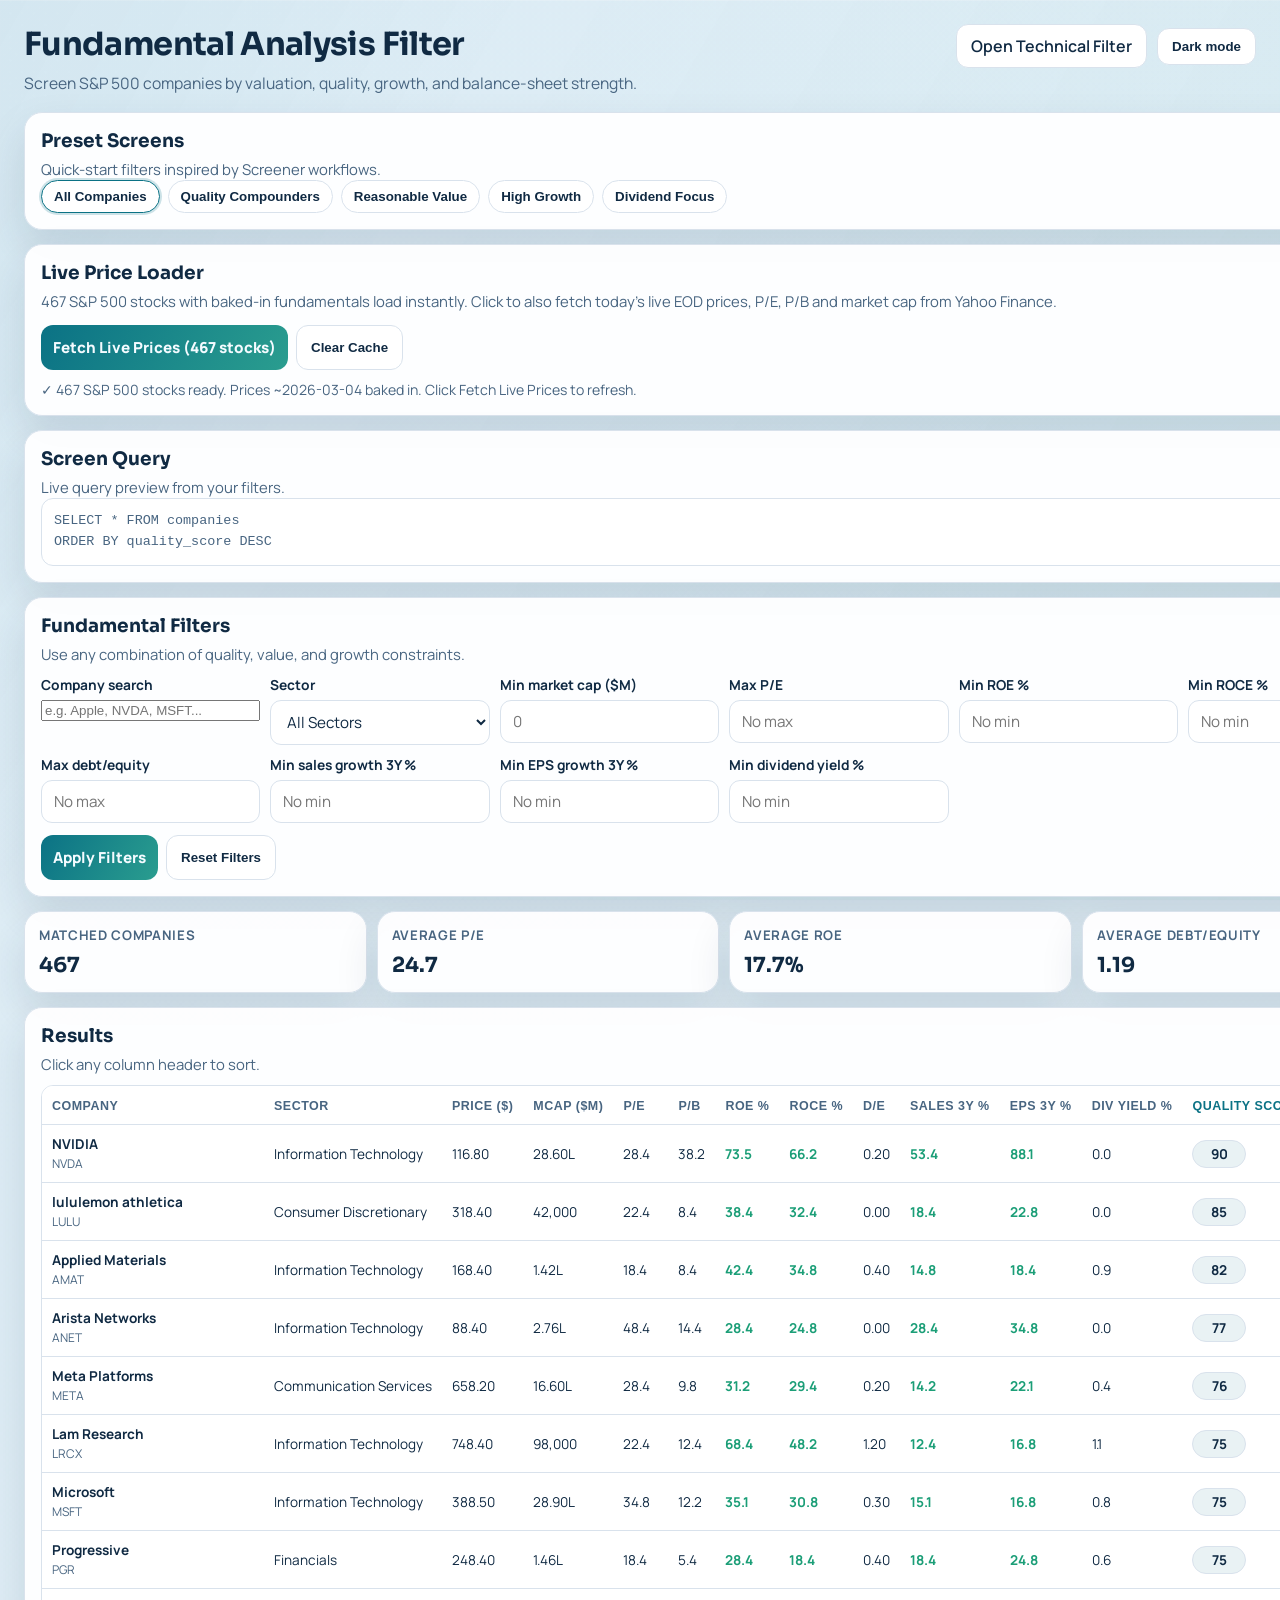
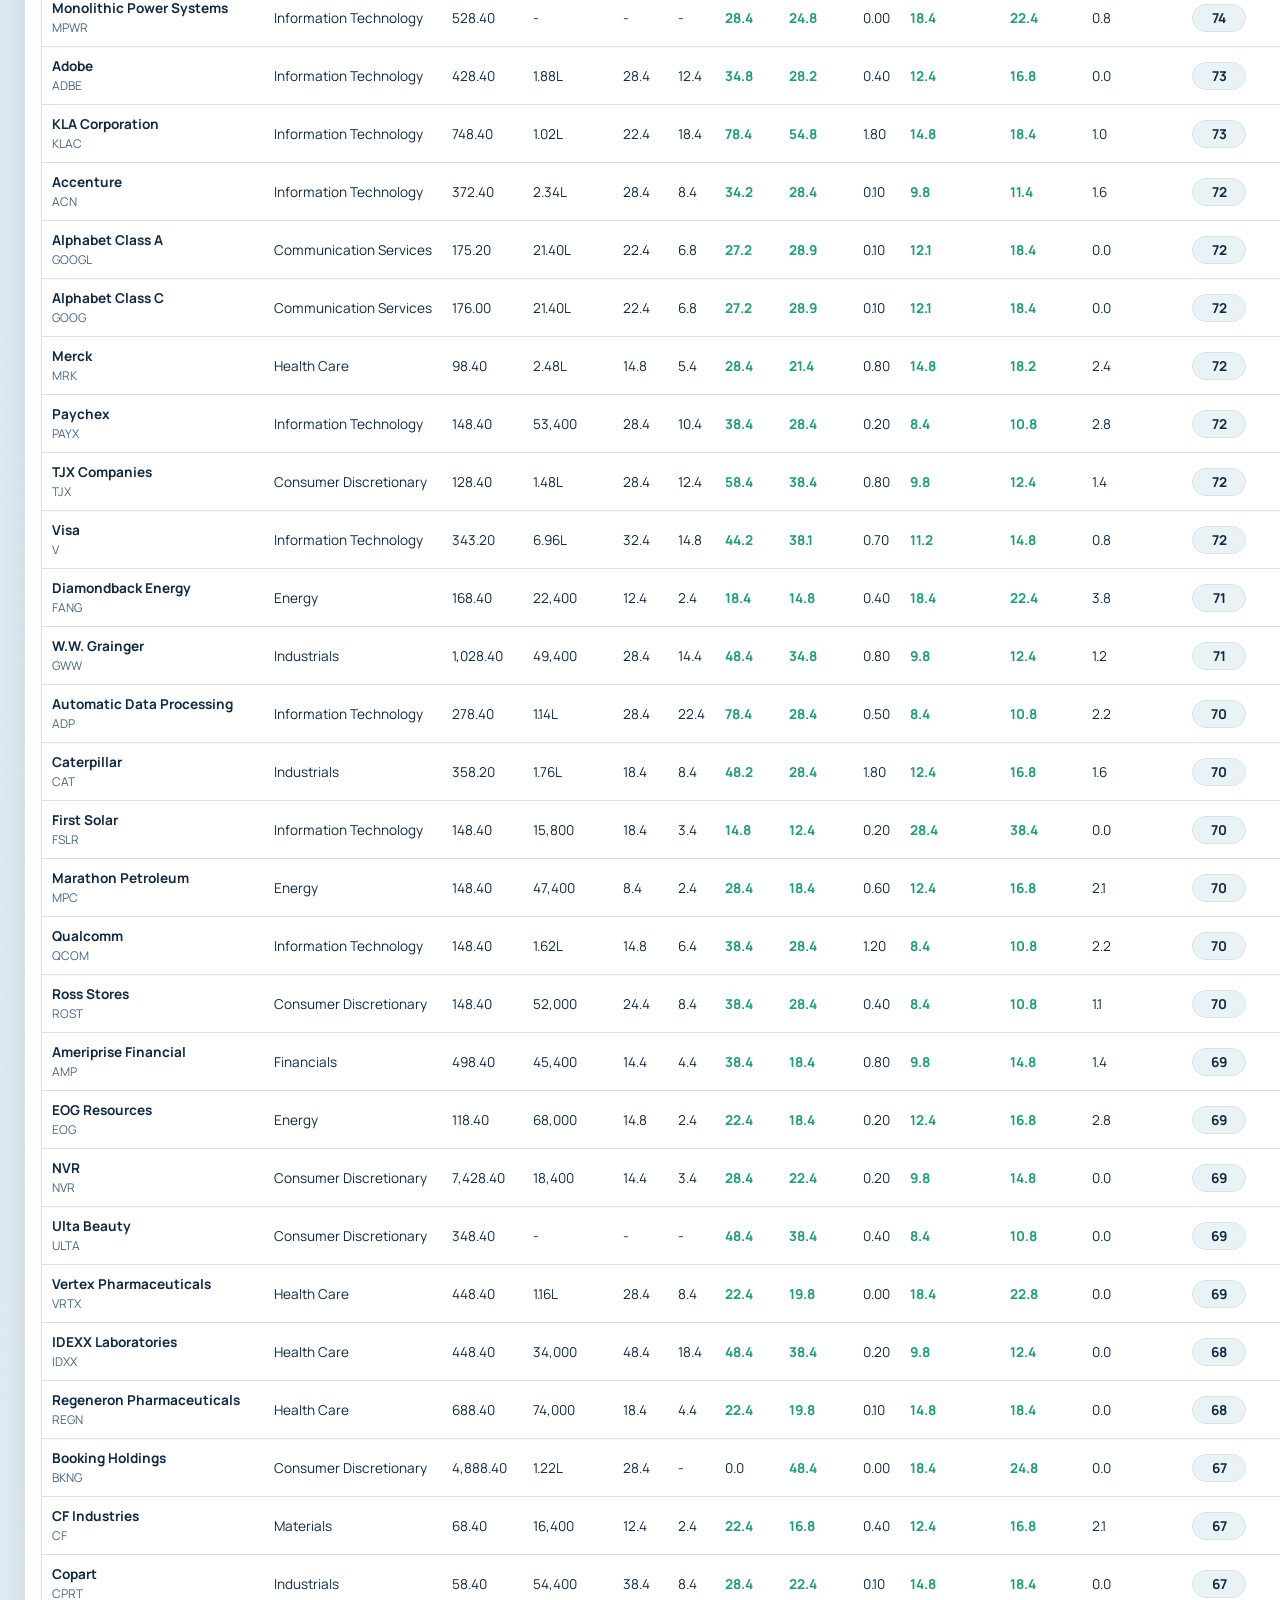
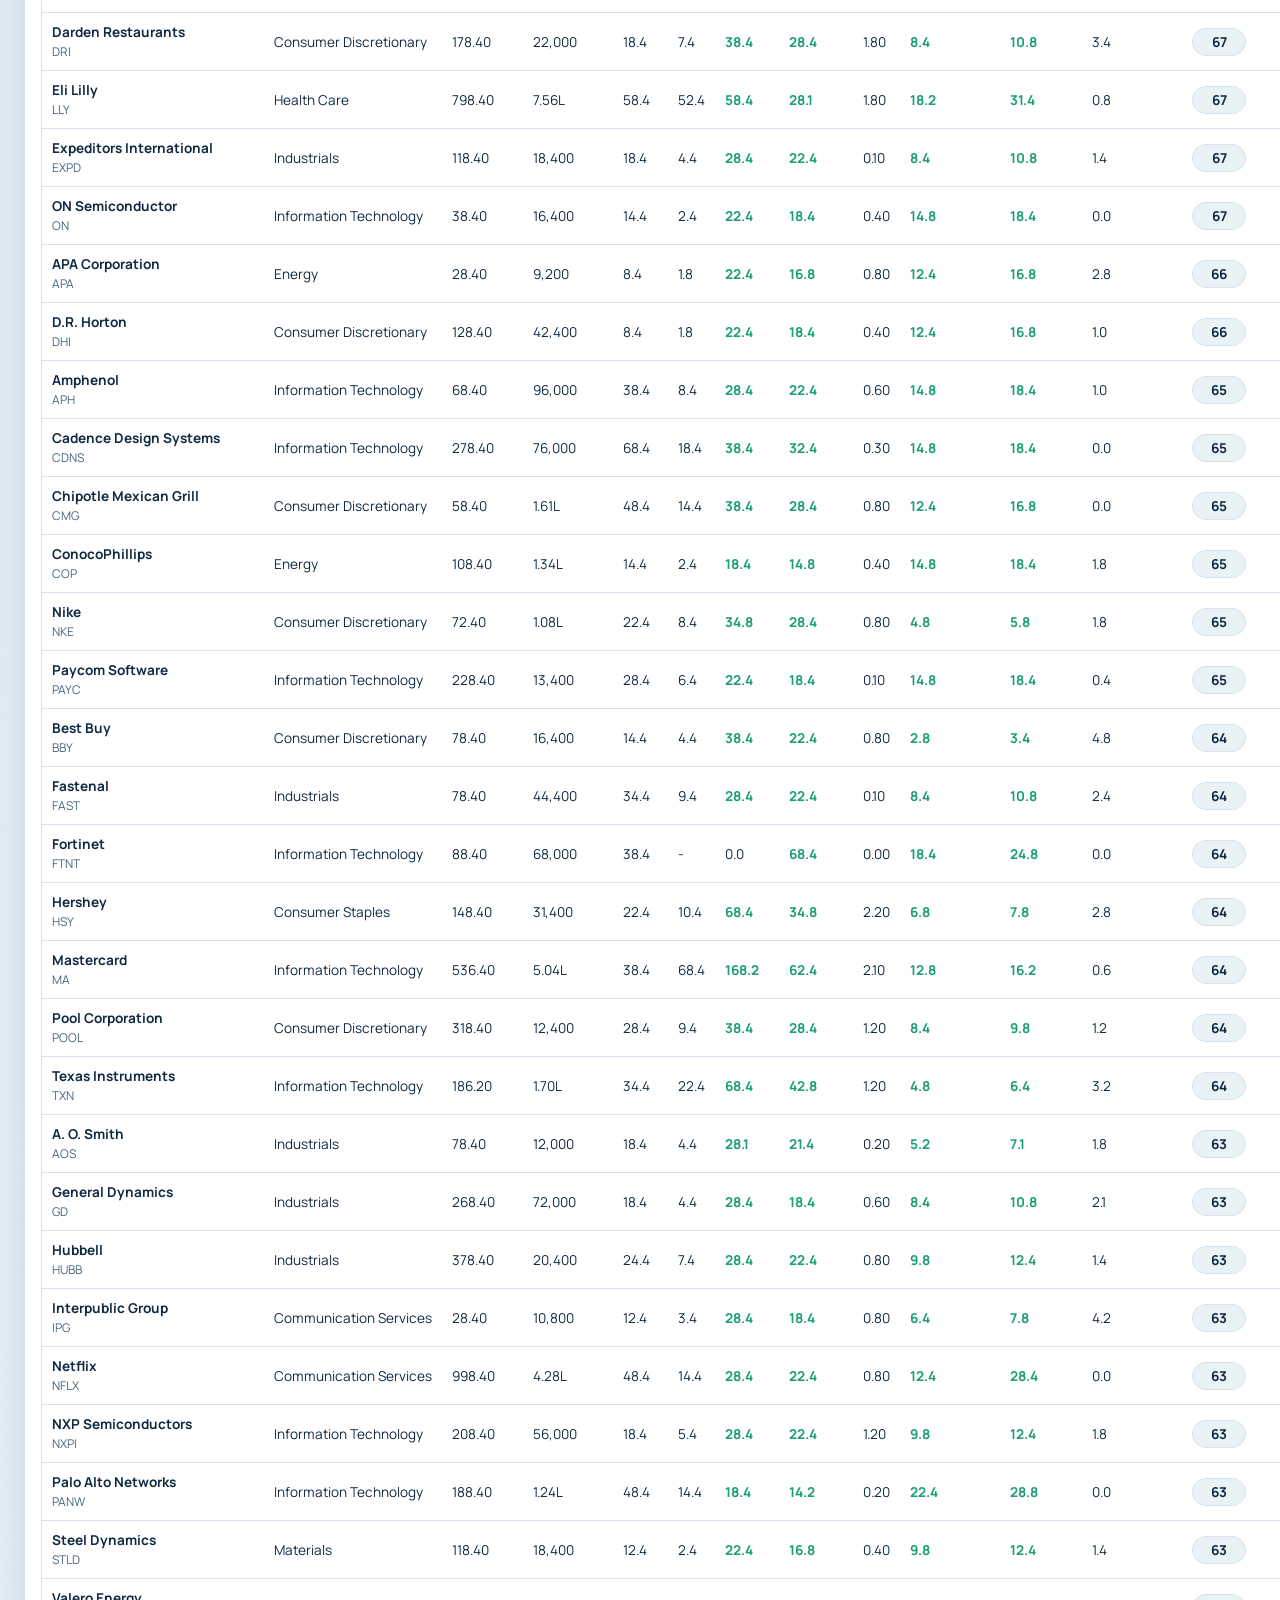
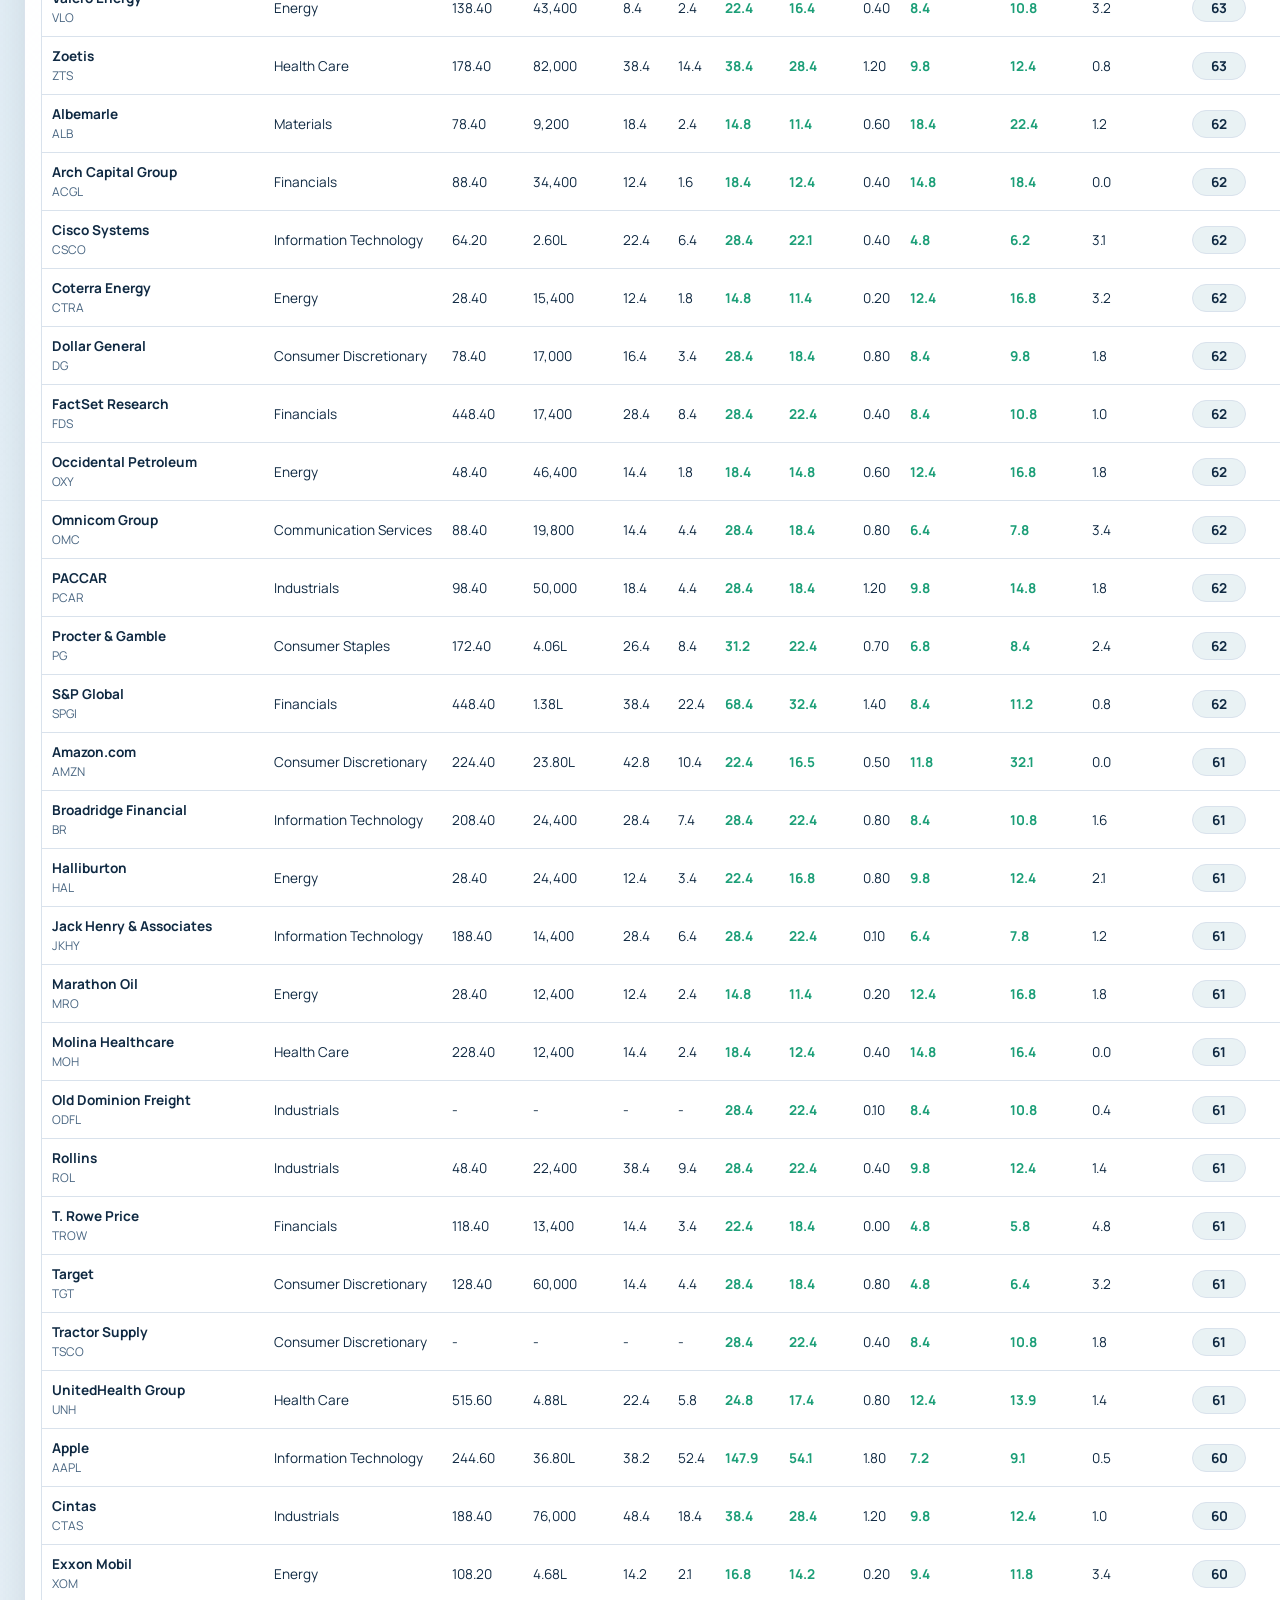
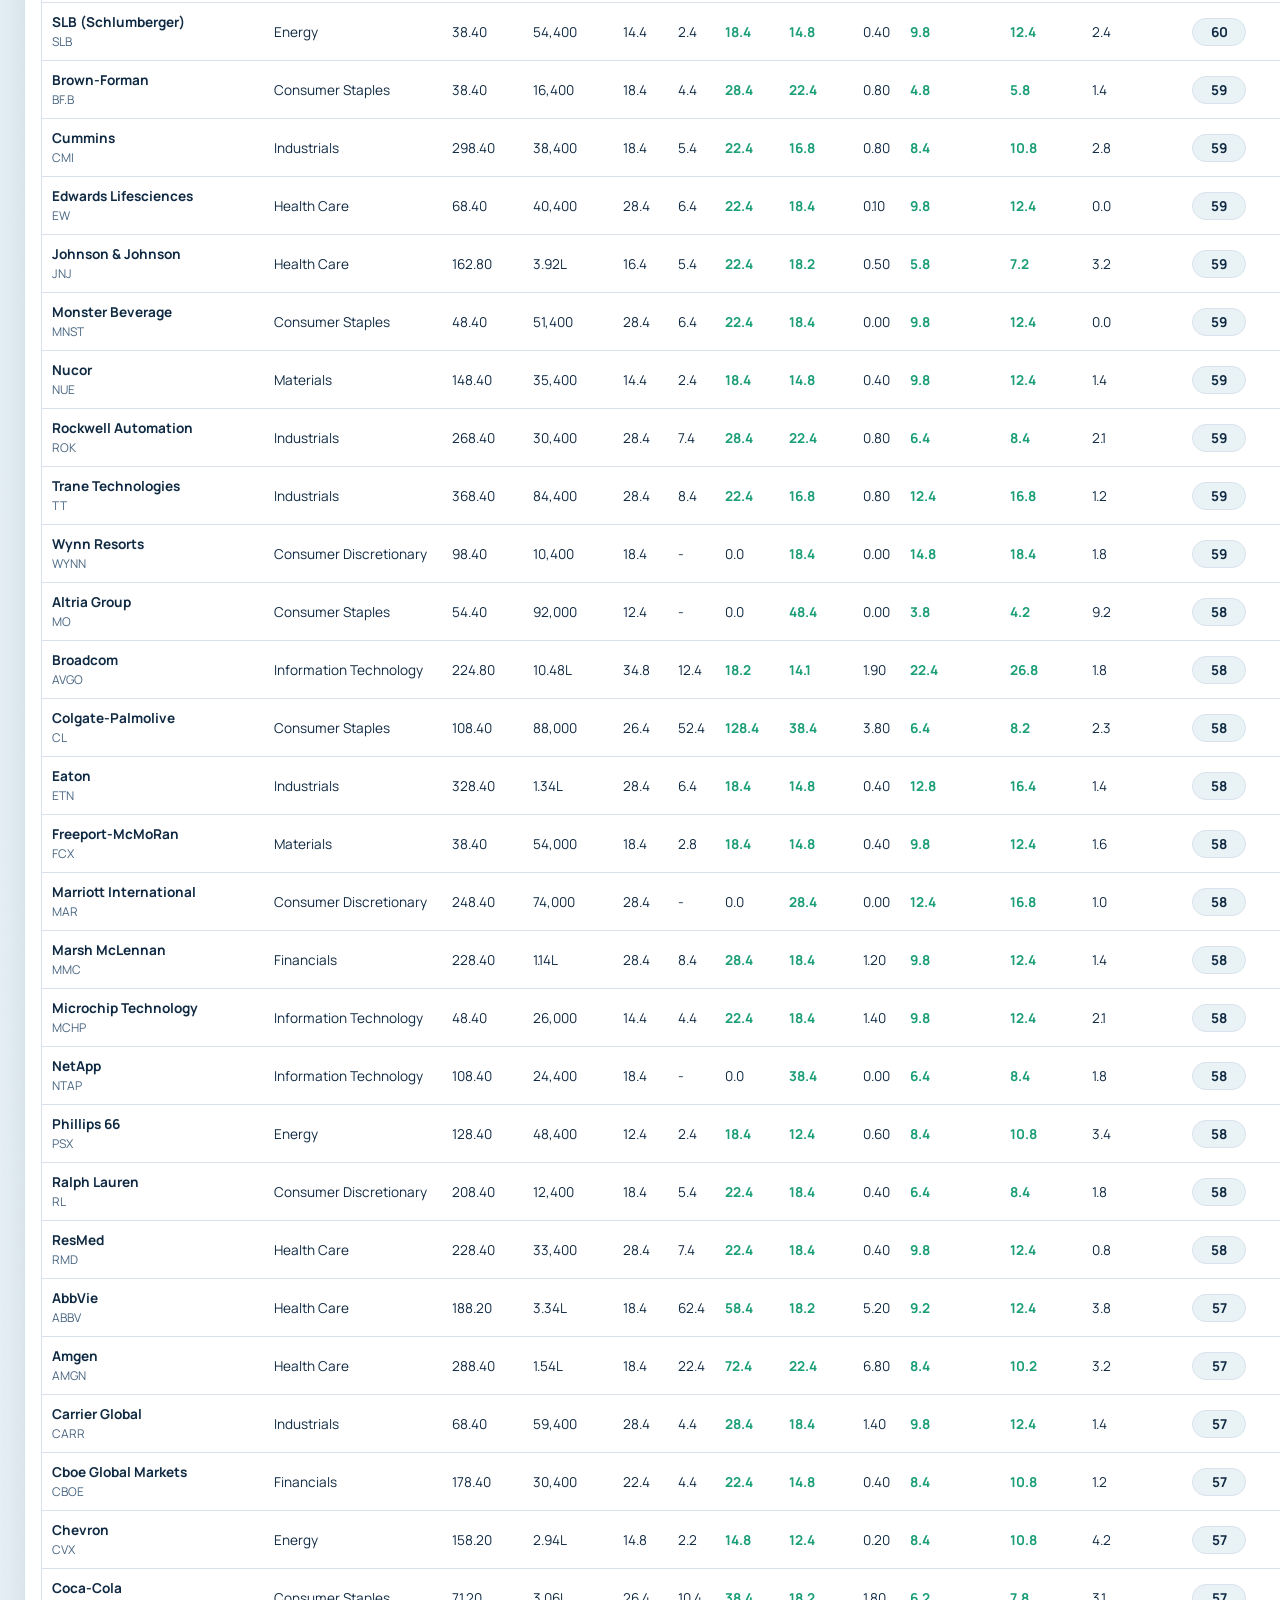
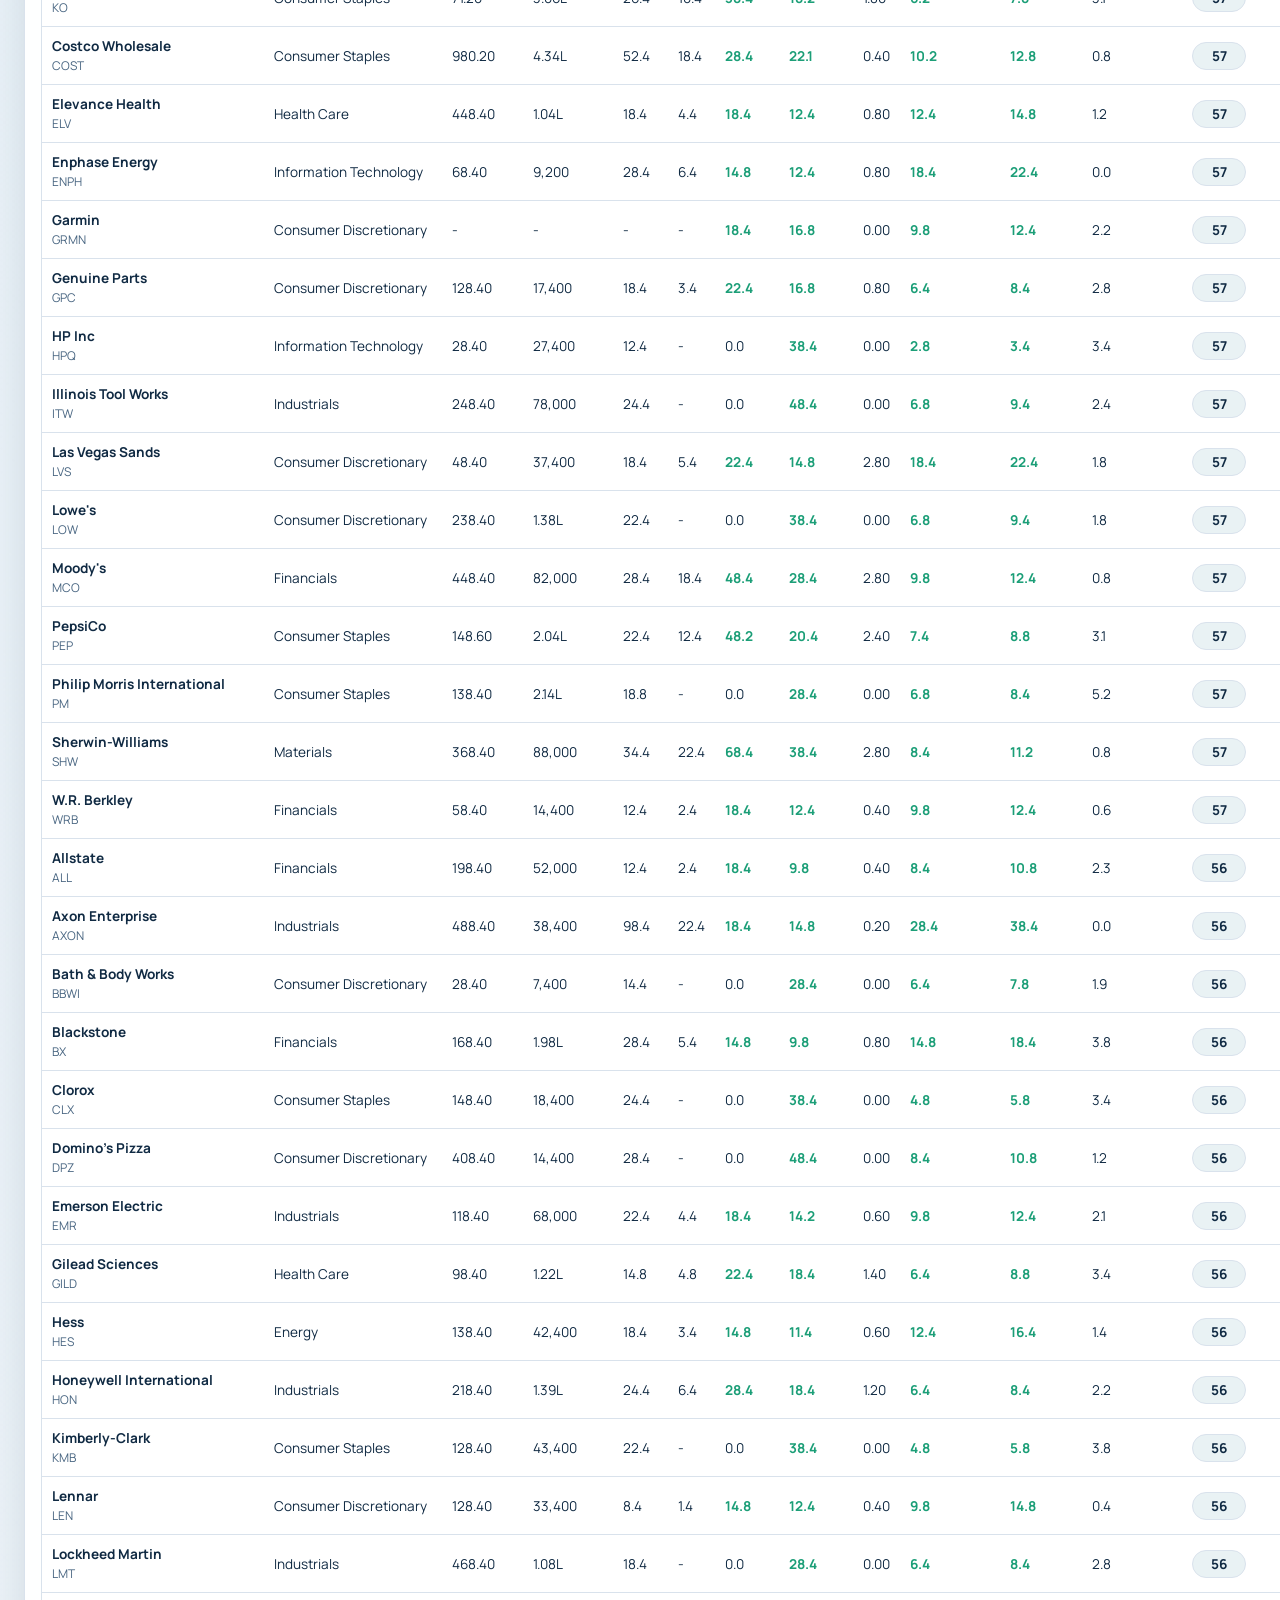
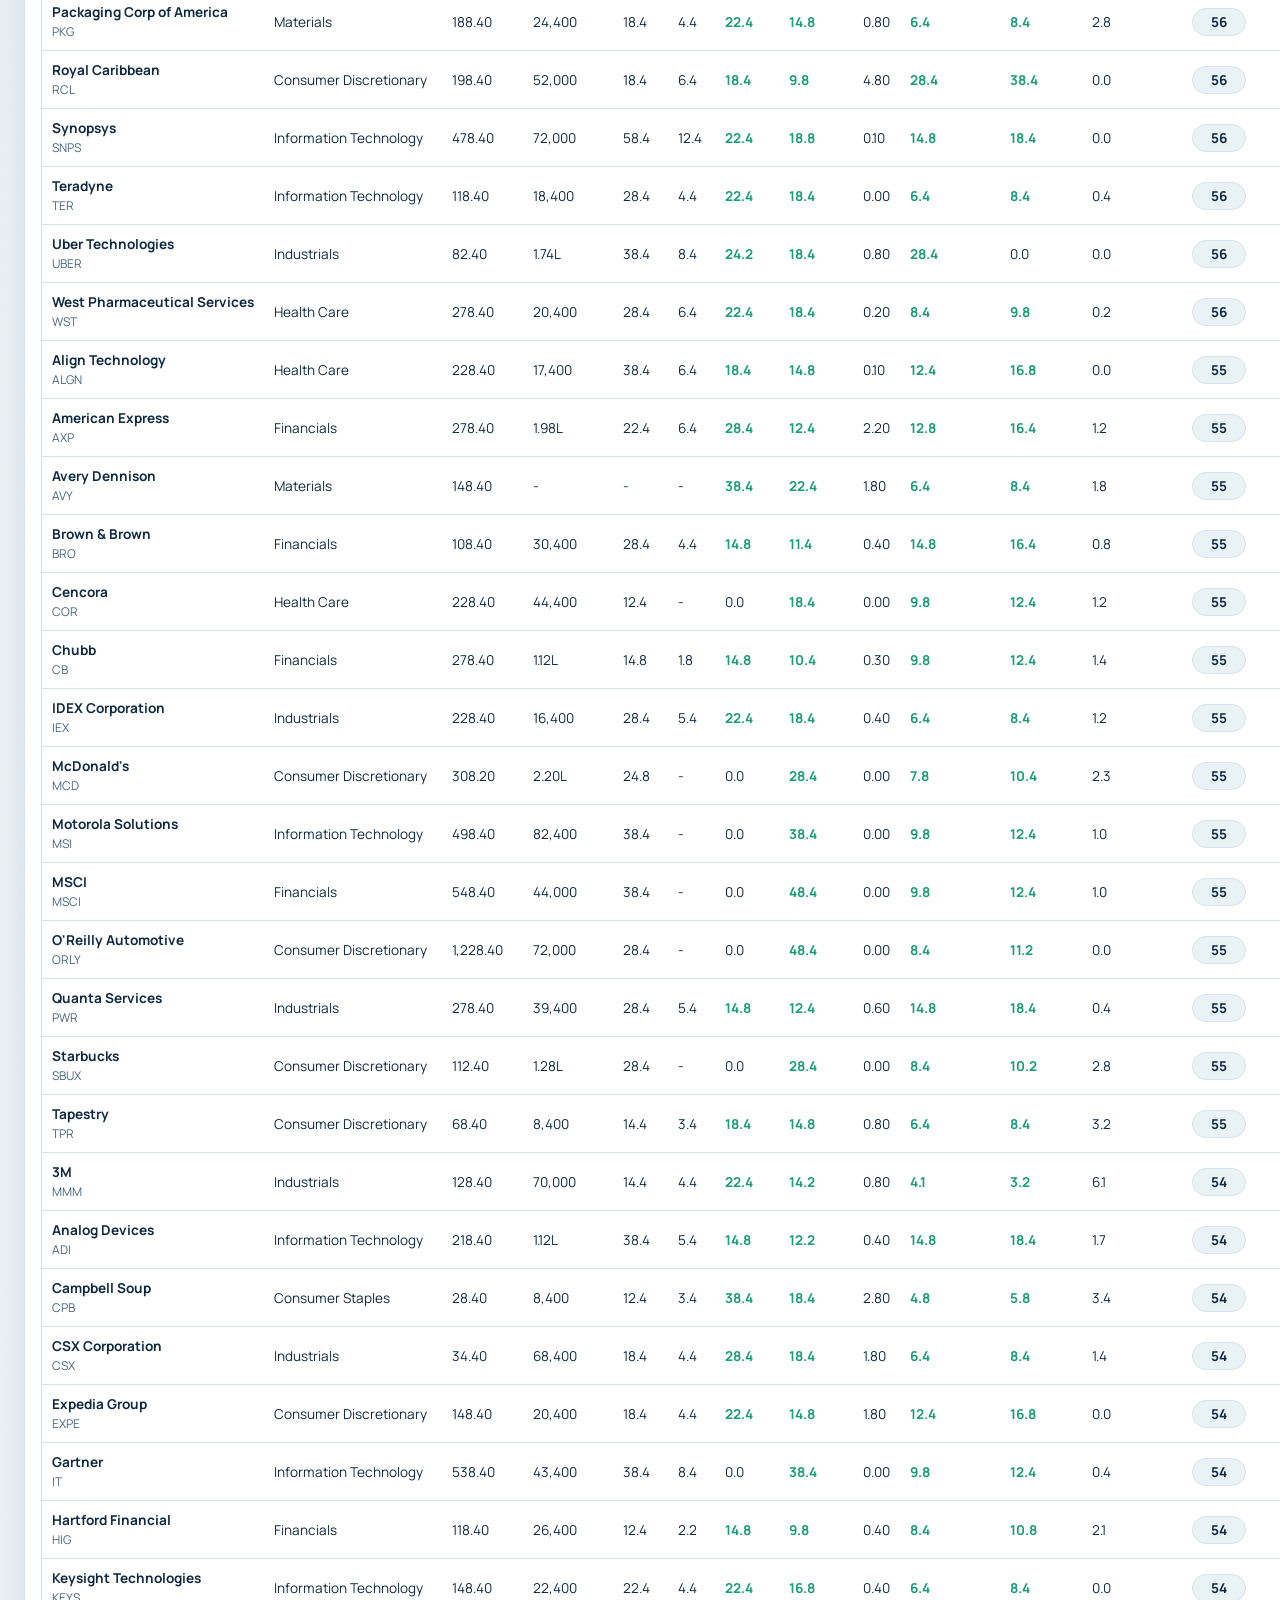
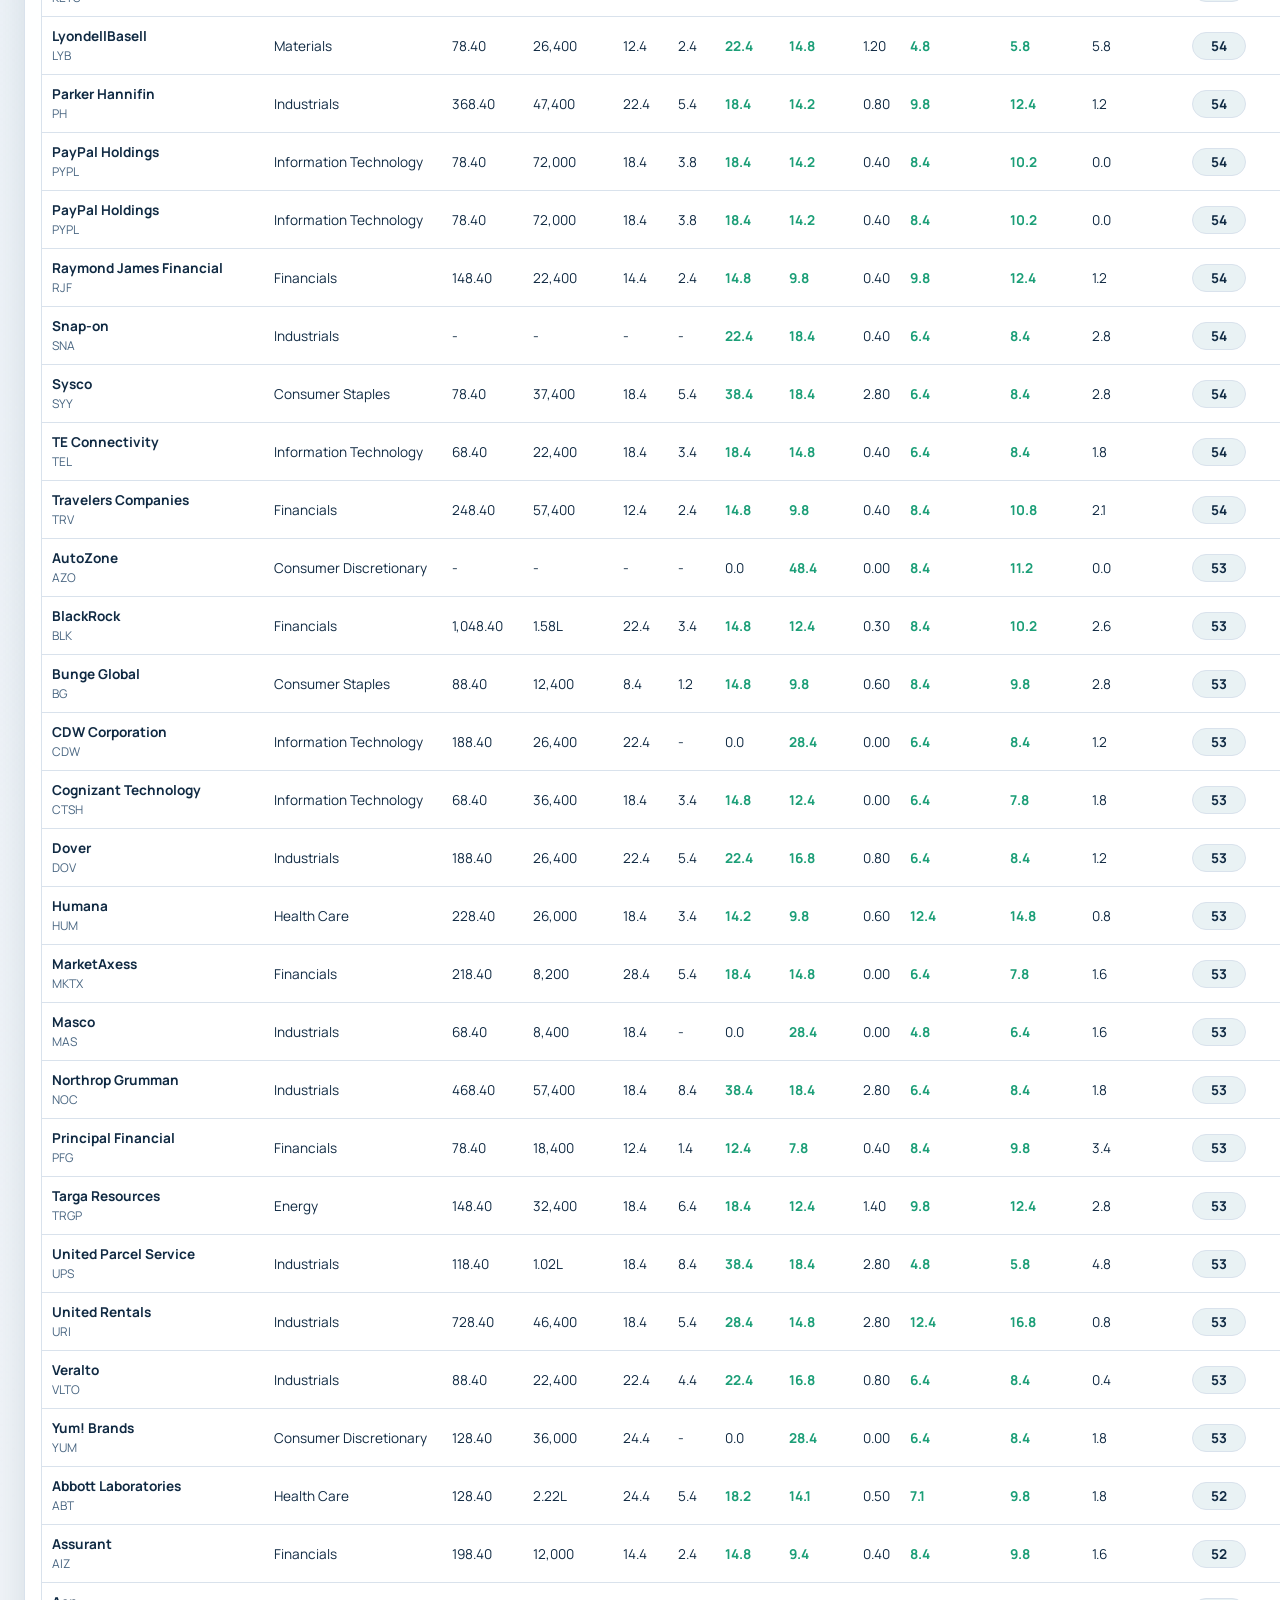
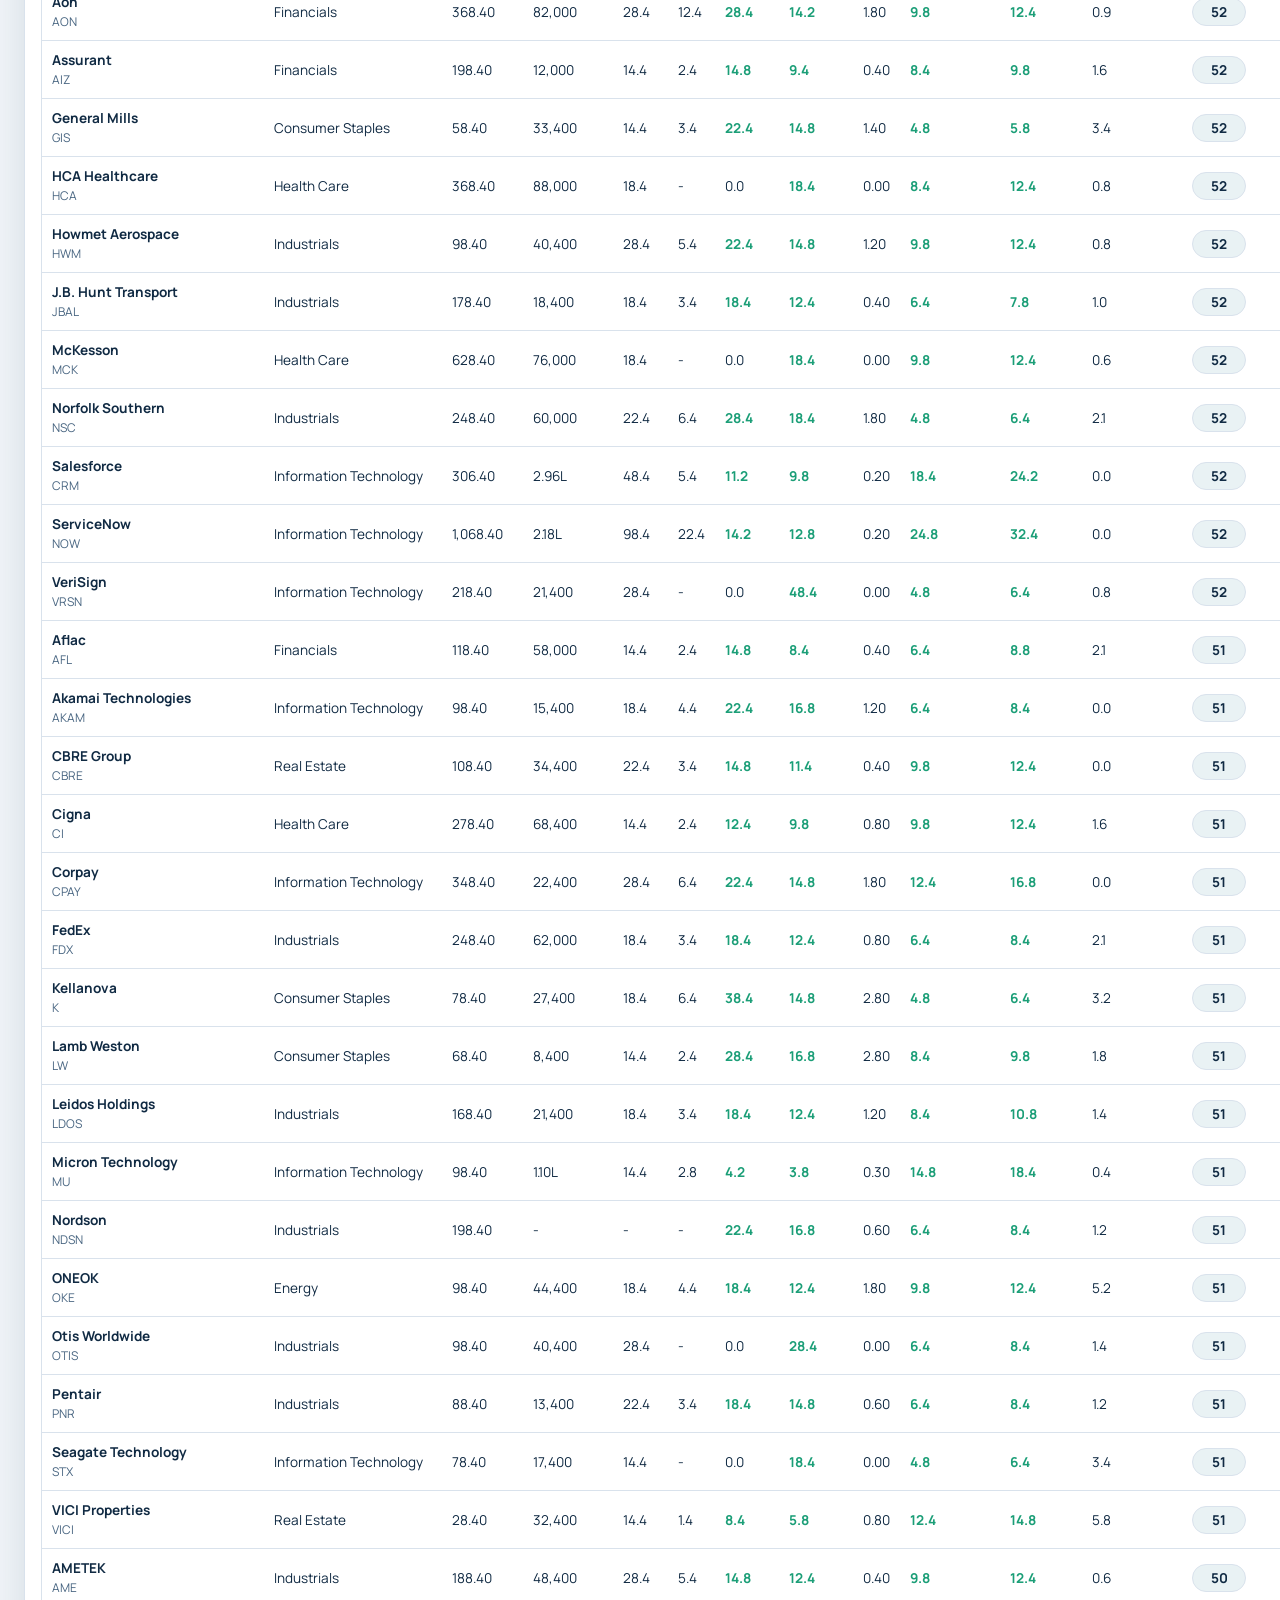
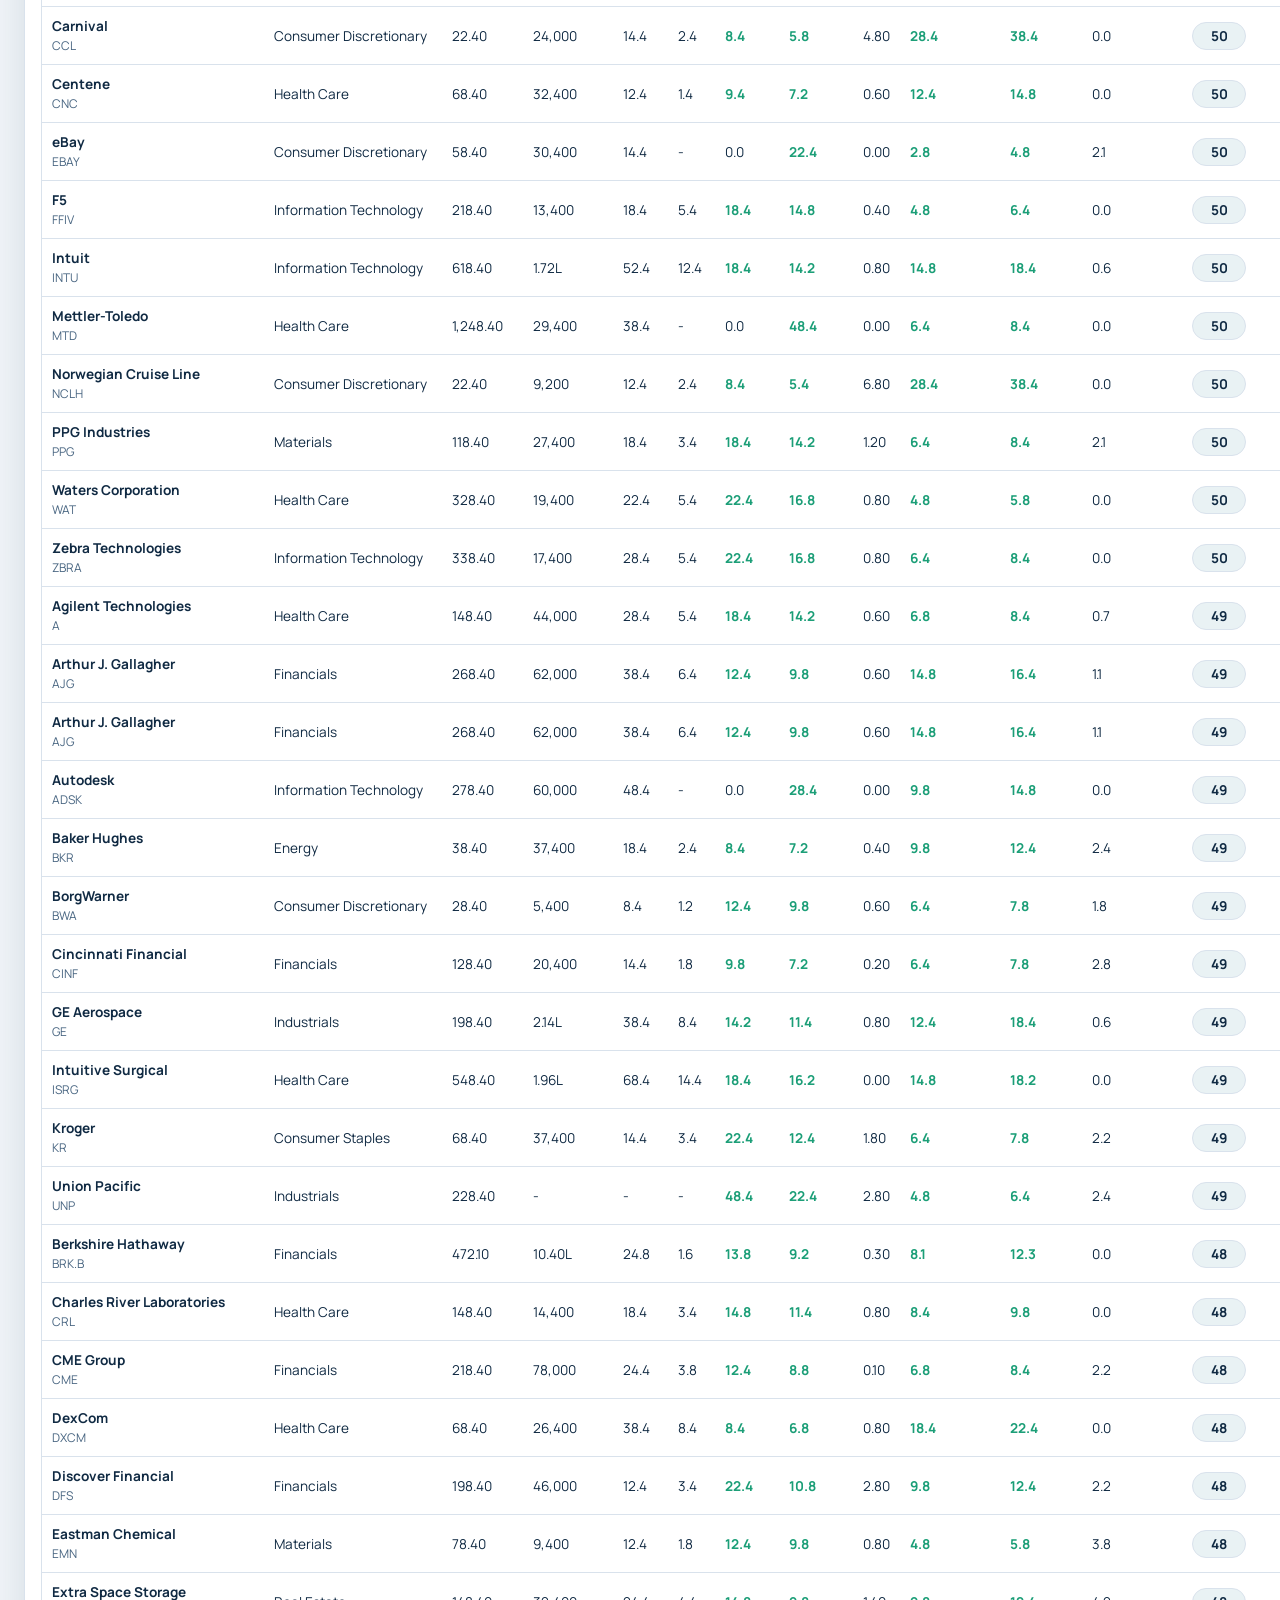
==== fundamental.html @ b083b2f8 "Add files via upload" ====
<!doctype html>
<html lang="en">
  <head>
    <meta charset="UTF-8" />
    <meta name="viewport" content="width=device-width, initial-scale=1.0" />
    <meta name="referrer" content="no-referrer" />
    <title>Fundamental Analysis Filter | Trading Strategy Lab</title>
    <link rel="preconnect" href="https://fonts.googleapis.com" />
    <link rel="preconnect" href="https://fonts.gstatic.com" crossorigin />
    <link href="https://fonts.googleapis.com/css2?family=Manrope:wght@400;500;600;700&family=Sora:wght@500;600;700&display=swap" rel="stylesheet" />
    <link rel="stylesheet" href="styles.css" />
    <link rel="stylesheet" href="fundamental.css" />
    <script src="sp500_data.js"></script>
    <script src="fundamental.js" defer></script>
  </head>
  <body data-theme="light">
    <div class="background-glow"></div>
    <div class="app-shell">
      <header class="top-header">
        <div>
          <h1>Fundamental Analysis Filter</h1>
          <p class="tagline">Screen S&P 500 companies by valuation, quality, growth, and balance-sheet strength.</p>
        </div>
        <div class="header-actions">
          <a class="theme-toggle" href="technical.html">Open Technical Filter</a>
          <button id="themeToggle" class="theme-toggle" type="button">Dark mode</button>
        </div>
      </header>

      <main class="fund-main">
        <section class="panel fund-panel">
          <div class="section-head">
            <h2>Preset Screens</h2>
            <p>Quick-start filters inspired by Screener workflows.</p>
          </div>
          <div id="presetButtons" class="preset-buttons"></div>
        </section>

        <section class="panel fund-panel">
          <div class="section-head">
            <h2>Live Price Loader</h2>
            <p>467 S&amp;P 500 stocks with baked-in fundamentals load instantly. Click to also fetch today's live EOD prices, P/E, P/B and market cap from Yahoo Finance.</p>
          </div>
          <div class="fund-actions">
            <button id="loadUsStocksBtn" class="run-button" type="button">Fetch Live Prices (467 stocks)</button>
            <button id="clearCacheBtn" class="secondary-btn" type="button">Clear Cache</button>
          </div>
          <p id="dataStatus" class="data-status">Loading baked-in data...</p>
        </section>

        <section class="panel fund-panel">
          <div class="section-head">
            <h2>Screen Query</h2>
            <p>Live query preview from your filters.</p>
          </div>
          <pre id="queryPreview" class="query-preview"></pre>
        </section>

        <section class="panel fund-panel">
          <div class="section-head">
            <h2>Fundamental Filters</h2>
            <p>Use any combination of quality, value, and growth constraints.</p>
          </div>
          <div class="fund-filters">
            <label class="field">
              <span>Company search</span>
              <input id="searchInput" type="search" placeholder="e.g. Apple, NVDA, MSFT..." />
            </label>
            <label class="field">
              <span>Sector</span>
              <select id="sectorSelect"></select>
            </label>
            <label class="field">
              <span>Min market cap ($M)</span>
              <input id="minMarketCap" type="number" min="0" step="1000" placeholder="0" />
            </label>
            <label class="field">
              <span>Max P/E</span>
              <input id="maxPe" type="number" min="0" step="0.1" placeholder="No max" />
            </label>
            <label class="field">
              <span>Min ROE %</span>
              <input id="minRoe" type="number" min="0" step="0.1" placeholder="No min" />
            </label>
            <label class="field">
              <span>Min ROCE %</span>
              <input id="minRoce" type="number" min="0" step="0.1" placeholder="No min" />
            </label>
            <label class="field">
              <span>Max debt/equity</span>
              <input id="maxDebtEquity" type="number" min="0" step="0.01" placeholder="No max" />
            </label>
            <label class="field">
              <span>Min sales growth 3Y %</span>
              <input id="minSalesGrowth" type="number" step="0.1" placeholder="No min" />
            </label>
            <label class="field">
              <span>Min EPS growth 3Y %</span>
              <input id="minEpsGrowth" type="number" step="0.1" placeholder="No min" />
            </label>
            <label class="field">
              <span>Min dividend yield %</span>
              <input id="minDividendYield" type="number" min="0" step="0.1" placeholder="No min" />
            </label>
          </div>
          <div class="fund-actions">
            <button id="applyFiltersBtn" class="run-button" type="button">Apply Filters</button>
            <button id="resetFiltersBtn" class="secondary-btn" type="button">Reset Filters</button>
          </div>
        </section>

        <section class="metrics-grid">
          <article class="panel metric-card">
            <span>Matched companies</span>
            <strong id="metricCount">0</strong>
          </article>
          <article class="panel metric-card">
            <span>Average P/E</span>
            <strong id="metricAvgPe">0</strong>
          </article>
          <article class="panel metric-card">
            <span>Average ROE</span>
            <strong id="metricAvgRoe">0%</strong>
          </article>
          <article class="panel metric-card">
            <span>Average debt/equity</span>
            <strong id="metricAvgDebt">0</strong>
          </article>
        </section>

        <section class="panel fund-panel">
          <div class="section-head">
            <h2>Results</h2>
            <p>Click any column header to sort.</p>
          </div>
          <div class="table-wrap">
            <table class="result-table">
              <thead>
                <tr>
                  <th><button class="sort-btn" data-sort="name" type="button">Company</button></th>
                  <th><button class="sort-btn" data-sort="sector" type="button">Sector</button></th>
                  <th><button class="sort-btn" data-sort="price" type="button">Price ($)</button></th>
                  <th><button class="sort-btn" data-sort="marketCapCr" type="button">MCap ($M)</button></th>
                  <th><button class="sort-btn" data-sort="pe" type="button">P/E</button></th>
                  <th><button class="sort-btn" data-sort="pb" type="button">P/B</button></th>
                  <th><button class="sort-btn" data-sort="roe" type="button">ROE %</button></th>
                  <th><button class="sort-btn" data-sort="roce" type="button">ROCE %</button></th>
                  <th><button class="sort-btn" data-sort="debtEquity" type="button">D/E</button></th>
                  <th><button class="sort-btn" data-sort="salesGrowth3Y" type="button">Sales 3Y %</button></th>
                  <th><button class="sort-btn" data-sort="epsGrowth3Y" type="button">EPS 3Y %</button></th>
                  <th><button class="sort-btn" data-sort="dividendYield" type="button">Div Yield %</button></th>
                  <th><button class="sort-btn" data-sort="score" type="button">Quality Score</button></th>
                  <th>Technical</th>
                </tr>
              </thead>
              <tbody id="resultTableBody"></tbody>
            </table>
          </div>
          <div id="emptyState" class="empty-state" hidden>No companies matched your filters. Try relaxing one or two constraints.</div>
        </section>
      </main>

      <footer class="site-footer">
        <p>Educational only, not financial advice.</p>
      </footer>
    </div>
  </body>
</html>
---- styles.css ----
:root {
  --bg: #f1f5f9;
  --panel: #ffffff;
  --text: #102a43;
  --muted: #486581;
  --border: #d9e2ec;
  --accent: #0b7285;
  --accent-soft: rgba(11, 114, 133, 0.2);
  --positive: #1b9e77;
  --negative: #d64545;
  --grid: rgba(72, 101, 129, 0.18);
  --shadow: 0 20px 44px rgba(18, 42, 66, 0.12);
}

body[data-theme="dark"] {
  --bg: #1a1d21;
  --panel: #23272e;
  --text: #e7eaee;
  --muted: #a9b0b8;
  --border: rgba(255, 255, 255, 0.12);
  --accent: #10a37f;
  --accent-soft: rgba(16, 163, 127, 0.24);
  --positive: #34d399;
  --negative: #f87171;
  --grid: rgba(255, 255, 255, 0.09);
  --shadow: 0 24px 48px rgba(0, 0, 0, 0.4);
}

* {
  box-sizing: border-box;
}

html,
body {
  margin: 0;
  min-height: 100%;
}

body {
  font-family: "Manrope", sans-serif;
  background: radial-gradient(circle at 8% 0%, #dcecf5 0%, var(--bg) 45%),
    radial-gradient(circle at 100% 40%, #e8f5f1 0%, transparent 35%);
  color: var(--text);
}

body[data-theme="dark"] {
  background: radial-gradient(circle at 100% 50%, rgba(255, 255, 255, 0.035) 0%, transparent 40%), var(--bg);
}

.background-glow {
  position: fixed;
  inset: 0;
  pointer-events: none;
  background: linear-gradient(120deg, rgba(11, 114, 133, 0.04), transparent 30%, rgba(27, 158, 119, 0.04));
}

body[data-theme="dark"] .background-glow {
  background: linear-gradient(120deg, transparent 0%, transparent 35%, rgba(255, 255, 255, 0.025) 100%);
}

.app-shell {
  max-width: 1320px;
  margin: 0 auto;
  padding: 24px;
  position: relative;
  z-index: 1;
}

.top-header {
  display: flex;
  justify-content: space-between;
  align-items: flex-start;
  gap: 16px;
  margin-bottom: 18px;
}

.header-actions {
  display: flex;
  align-items: center;
  gap: 10px;
}

.top-header h1 {
  margin: 0;
  font-family: "Sora", sans-serif;
  font-size: clamp(1.6rem, 2.5vw, 2.2rem);
  letter-spacing: -0.02em;
}

.tagline {
  margin: 8px 0 0;
  color: var(--muted);
  font-size: 0.98rem;
}

.theme-toggle {
  border: 1px solid var(--border);
  background: var(--panel);
  color: var(--text);
  border-radius: 12px;
  padding: 10px 14px;
  font-weight: 600;
  cursor: pointer;
  text-decoration: none;
  display: inline-flex;
  align-items: center;
}

.top-nav {
  display: flex;
  flex-wrap: wrap;
  gap: 8px;
  margin-bottom: 16px;
}

.nav-tab {
  border: 1px solid var(--border);
  background: color-mix(in srgb, var(--panel) 86%, transparent);
  color: var(--text);
  padding: 10px 16px;
  border-radius: 999px;
  cursor: pointer;
  font-weight: 600;
}

.nav-tab.active {
  background: var(--accent);
  color: #f7fcff;
  border-color: transparent;
}

main {
  min-height: 520px;
}

.app-section {
  display: none;
}

.app-section.active {
  display: block;
}

.panel {
  background: color-mix(in srgb, var(--panel) 94%, transparent);
  border: 1px solid var(--border);
  border-radius: 18px;
  box-shadow: var(--shadow);
}

.card-grid {
  display: grid;
  gap: 16px;
}

.card-grid.two {
  grid-template-columns: repeat(auto-fit, minmax(300px, 1fr));
}

.card-grid.three {
  grid-template-columns: repeat(auto-fit, minmax(250px, 1fr));
}

.card {
  padding: 18px;
}

.card h2 {
  margin: 0 0 10px;
  font-family: "Sora", sans-serif;
  font-size: 1.1rem;
}

.card p {
  margin: 0;
  color: var(--muted);
  line-height: 1.6;
}

.strategy-layout {
  display: grid;
  grid-template-columns: 340px 1fr;
  gap: 16px;
  padding: 16px;
}

.strategy-list-wrap {
  display: flex;
  flex-direction: column;
  gap: 12px;
}

.section-head h2,
.section-head h3,
.section-head p {
  margin: 0;
}

.section-head h2 {
  font-family: "Sora", sans-serif;
  font-size: 1.16rem;
}

.section-head p {
  margin-top: 6px;
  color: var(--muted);
  font-size: 0.93rem;
  line-height: 1.5;
}

.search-input,
select,
input[type="number"] {
  width: 100%;
  border: 1px solid var(--border);
  border-radius: 11px;
  padding: 10px 12px;
  font-size: 0.95rem;
  font-family: inherit;
  color: var(--text);
  background: var(--panel);
}

.strategy-list {
  display: flex;
  flex-direction: column;
  gap: 9px;
  max-height: 560px;
  overflow: auto;
  padding-right: 2px;
}

.strategy-item {
  text-align: left;
  border: 1px solid var(--border);
  background: var(--panel);
  border-radius: 12px;
  padding: 10px 12px;
  cursor: pointer;
  display: flex;
  flex-direction: column;
  gap: 4px;
}

.strategy-item.active {
  border-color: var(--accent);
  box-shadow: 0 0 0 2px var(--accent-soft);
}

.strategy-item-title {
  font-size: 0.92rem;
  line-height: 1.35;
  font-weight: 700;
  color: var(--text);
}

.strategy-item-sub {
  color: var(--muted);
  font-size: 0.84rem;
}

.empty-state {
  border: 1px dashed var(--border);
  border-radius: 12px;
  padding: 14px;
  color: var(--muted);
}

.strategy-detail {
  background: var(--panel);
  border: 1px solid var(--border);
  border-radius: 14px;
  padding: 16px;
  min-height: 320px;
}

.detail-head h3 {
  margin: 0;
  font-family: "Sora", sans-serif;
  font-size: 1.22rem;
}

.detail-head p {
  margin: 8px 0 0;
  color: var(--muted);
  line-height: 1.6;
}

.detail-grid {
  margin-top: 14px;
  display: grid;
  grid-template-columns: repeat(auto-fit, minmax(220px, 1fr));
  gap: 10px;
}

.detail-card {
  border: 1px solid var(--border);
  border-radius: 11px;
  padding: 10px;
  background: color-mix(in srgb, var(--panel) 90%, transparent);
}

.detail-card h4 {
  margin: 0;
  font-size: 0.84rem;
  color: var(--muted);
  text-transform: uppercase;
  letter-spacing: 0.05em;
}

.detail-card p {
  margin: 6px 0 0;
  line-height: 1.5;
}

.checklist {
  margin-top: 16px;
  display: grid;
  gap: 10px;
}

.check-row {
  display: grid;
  grid-template-columns: 34px 1fr;
  gap: 10px;
  align-items: start;
}

.check-index {
  width: 34px;
  height: 34px;
  border-radius: 50%;
  border: 1px solid var(--accent);
  color: var(--accent);
  display: grid;
  place-items: center;
  font-weight: 800;
  font-size: 0.85rem;
  background: color-mix(in srgb, var(--accent) 12%, transparent);
}

.check-body {
  border: 1px solid var(--border);
  border-radius: 10px;
  padding: 10px;
}

.check-body h5 {
  margin: 0;
  font-size: 0.96rem;
}

.check-body p {
  margin: 6px 0 0;
  color: var(--muted);
  line-height: 1.55;
}

.sim-grid {
  display: grid;
  grid-template-columns: 340px 1fr;
  gap: 16px;
}

.simulator-controls {
  padding: 16px;
  display: flex;
  flex-direction: column;
  gap: 12px;
  align-self: start;
  position: sticky;
  top: 20px;
}

.field {
  display: flex;
  flex-direction: column;
  gap: 6px;
}

.field label {
  font-weight: 700;
  font-size: 0.89rem;
}

.field-row {
  display: grid;
  grid-template-columns: 1fr;
  gap: 10px;
}

.toggle-field {
  display: flex;
  align-items: center;
  gap: 8px;
  border: 1px solid var(--border);
  border-radius: 11px;
  padding: 10px;
  background: var(--panel);
  font-weight: 600;
}

.parameters-wrap {
  display: grid;
  gap: 10px;
  max-height: 320px;
  overflow: auto;
  padding-right: 4px;
}

.param-row {
  border: 1px solid var(--border);
  border-radius: 11px;
  padding: 10px;
  background: var(--panel);
}

.param-label-row {
  display: flex;
  justify-content: space-between;
  align-items: center;
  gap: 8px;
  margin-bottom: 8px;
}

.param-label {
  font-size: 0.88rem;
  font-weight: 700;
}

.param-value {
  font-size: 0.8rem;
  color: var(--muted);
  font-weight: 700;
}

.param-controls {
  display: grid;
  grid-template-columns: 1fr 84px;
  gap: 8px;
}

input[type="range"] {
  width: 100%;
}

.run-button {
  border: none;
  border-radius: 12px;
  padding: 12px;
  font-family: inherit;
  font-size: 0.95rem;
  font-weight: 800;
  background: linear-gradient(120deg, var(--accent), #2a9d8f);
  color: #f4fbff;
  cursor: pointer;
}

.chart-panel {
  padding: 14px;
  display: flex;
  flex-direction: column;
  gap: 12px;
}

.chart-header {
  display: flex;
  justify-content: space-between;
  gap: 10px;
  align-items: baseline;
}

.chart-header h3 {
  margin: 0;
  font-family: "Sora", sans-serif;
  font-size: 1.06rem;
}

.chart-header p {
  margin: 0;
  color: var(--muted);
  font-size: 0.9rem;
}

.chart-shell {
  position: relative;
  border: 1px solid var(--border);
  border-radius: 12px;
  overflow: hidden;
  min-height: 520px;
}

#chart {
  width: 100%;
  height: 520px;
}

.chart-fallback {
  padding: 20px;
  color: var(--muted);
}

.chart-toolbar,
.overlay-toolbar {
  display: flex;
  flex-wrap: wrap;
  gap: 8px;
}

.chart-toolbar select,
.chart-toolbar button {
  border: 1px solid var(--border);
  border-radius: 10px;
  padding: 8px 12px;
  background: var(--panel);
  color: var(--text);
  font-weight: 600;
}

.chart-toolbar select {
  min-width: 220px;
}

.chart-toolbar button {
  cursor: pointer;
}

.overlay-toolbar label {
  border: 1px solid var(--border);
  border-radius: 10px;
  padding: 8px 10px;
  font-size: 0.9rem;
  color: var(--muted);
  background: var(--panel);
  display: inline-flex;
  align-items: center;
  gap: 6px;
}

.indicator-chip {
  font-weight: 700;
}

.indicator-chip.sma50 {
  color: #1d4ed8;
}

.indicator-chip.sma200 {
  color: #7c3aed;
}

.indicator-chip.bb {
  color: #f59e0b;
}

.indicator-chip.vwap {
  color: #06b6d4;
}

.stock-columns {
  display: grid;
  grid-template-columns: repeat(auto-fit, minmax(150px, 1fr));
  gap: 8px;
}

.stock-col {
  border: 1px solid var(--border);
  border-radius: 10px;
  padding: 8px 10px;
  background: var(--panel);
  color: var(--text);
  cursor: pointer;
  text-align: left;
}

.stock-col.active {
  border-color: var(--accent);
  box-shadow: 0 0 0 2px var(--accent-soft);
}

.stock-col-symbol {
  font-weight: 700;
  font-size: 0.86rem;
}

.stock-col-meta {
  margin-top: 4px;
  font-size: 0.77rem;
  color: var(--muted);
}

.stock-col-change.positive {
  color: var(--positive);
}

.stock-col-change.negative {
  color: var(--negative);
}

.macd-shell {
  border: 1px solid var(--border);
  border-radius: 12px;
  overflow: hidden;
  background: var(--panel);
}

.macd-head {
  padding: 8px 10px;
  border-bottom: 1px solid var(--border);
  font-size: 0.84rem;
  color: var(--muted);
  font-weight: 700;
}

#macdChart {
  width: 100%;
  height: 180px;
}

.chart-error {
  border: 1px solid #c53030;
  background: #fff5f5;
  color: #9b2c2c;
  border-radius: 10px;
  padding: 10px 12px;
}

body[data-theme="dark"] .chart-error {
  background: rgba(214, 69, 69, 0.12);
  color: #ffb5b5;
  border-color: rgba(255, 123, 123, 0.5);
}

.marker-tooltip {
  position: absolute;
  max-width: 250px;
  background: color-mix(in srgb, var(--panel) 96%, transparent);
  color: var(--text);
  border: 1px solid var(--border);
  border-radius: 10px;
  padding: 10px;
  font-size: 0.8rem;
  line-height: 1.45;
  white-space: pre-line;
  box-shadow: var(--shadow);
  pointer-events: none;
  opacity: 0;
  transform: translateY(-8px);
  transition: opacity 0.12s ease, transform 0.12s ease;
}

.marker-tooltip.visible {
  opacity: 1;
  transform: translateY(0);
}

.results-grid {
  display: grid;
  grid-template-columns: repeat(auto-fit, minmax(150px, 1fr));
  gap: 10px;
}

.result-card {
  margin: 0;
  border: 1px solid var(--border);
  border-radius: 10px;
  background: var(--panel);
  padding: 10px;
}

.result-card span {
  display: block;
  color: var(--muted);
  font-size: 0.8rem;
}

.result-card strong {
  display: block;
  margin-top: 5px;
  font-size: 1.15rem;
  font-family: "Sora", sans-serif;
}

.step-controls {
  display: flex;
  flex-wrap: wrap;
  gap: 8px;
}

.step-controls button {
  border: 1px solid var(--border);
  border-radius: 10px;
  padding: 9px 14px;
  background: var(--panel);
  color: var(--text);
  font-weight: 700;
  cursor: pointer;
}

.explanation-panel {
  margin: 0;
  border: 1px solid var(--border);
  border-radius: 10px;
  background: var(--panel);
  padding: 12px;
  line-height: 1.62;
  color: var(--muted);
  min-height: 74px;
}

.site-footer {
  margin-top: 18px;
  text-align: center;
  color: var(--muted);
  font-weight: 600;
  padding: 12px;
  border-top: 1px solid var(--border);
}

@media (max-width: 1120px) {
  .sim-grid {
    grid-template-columns: 1fr;
  }

  .simulator-controls {
    position: static;
  }

  .strategy-layout {
    grid-template-columns: 1fr;
  }
}

@media (max-width: 720px) {
  .app-shell {
    padding: 14px;
  }

  .top-header {
    flex-direction: column;
    align-items: stretch;
  }

  .theme-toggle {
    width: 100%;
  }

  .nav-tab {
    flex: 1;
    min-width: 120px;
  }

  .chart-shell,
  #chart {
    min-height: 360px;
    height: 360px;
  }

  #macdChart {
    height: 150px;
  }

  .param-controls {
    grid-template-columns: 1fr 74px;
  }
}

/* ── S&P 500 Stock Search Bar ─────────────────────────────────────── */
.stock-search-bar {
  display: flex;
  align-items: center;
  gap: 10px;
  margin-bottom: 8px;
}

.stock-search-bar input {
  flex: 1;
  padding: 7px 12px;
  border: 1px solid var(--border);
  border-radius: 8px;
  background: var(--panel);
  color: var(--text);
  font-size: 0.875rem;
  outline: none;
}

.stock-search-bar input:focus {
  border-color: var(--accent);
  box-shadow: 0 0 0 2px var(--accent-soft);
}

.stock-search-count {
  font-size: 0.8rem;
  color: var(--text-muted, #888);
  white-space: nowrap;
}

.stock-columns {
  max-height: 260px;
  overflow-y: auto;
  padding-right: 4px;
}
---- fundamental.css ----
.fund-main {
  display: grid;
  gap: 14px;
}

.fund-panel {
  padding: 16px;
}

.us-data-controls {
  display: grid;
  gap: 10px;
}

.data-status {
  margin: 10px 0 0;
  color: var(--muted);
  font-size: 0.88rem;
}

.data-status.error {
  color: var(--negative);
}

.data-status.success {
  color: var(--positive);
}

.preset-buttons {
  display: flex;
  flex-wrap: wrap;
  gap: 8px;
}

.preset-btn {
  border: 1px solid var(--border);
  background: var(--panel);
  color: var(--text);
  border-radius: 999px;
  padding: 8px 12px;
  font-weight: 700;
  cursor: pointer;
}

.preset-btn.active {
  border-color: var(--accent);
  box-shadow: 0 0 0 2px var(--accent-soft);
}

.query-preview {
  margin: 0;
  font-family: ui-monospace, SFMono-Regular, Menlo, Monaco, Consolas, "Liberation Mono", "Courier New", monospace;
  font-size: 0.84rem;
  line-height: 1.55;
  color: var(--muted);
  white-space: pre-wrap;
  border: 1px solid var(--border);
  border-radius: 12px;
  padding: 12px;
  background: color-mix(in srgb, var(--panel) 92%, transparent);
}

.fund-filters {
  margin-top: 10px;
  display: grid;
  grid-template-columns: repeat(auto-fit, minmax(190px, 1fr));
  gap: 10px;
}

.fund-filters .field {
  gap: 6px;
}

.fund-filters .field span {
  font-size: 0.86rem;
  font-weight: 700;
}

.fund-actions {
  margin-top: 12px;
  display: flex;
  flex-wrap: wrap;
  gap: 8px;
}

.secondary-btn {
  border: 1px solid var(--border);
  border-radius: 12px;
  padding: 12px 14px;
  background: var(--panel);
  color: var(--text);
  font-weight: 700;
  cursor: pointer;
}

.metrics-grid {
  display: grid;
  grid-template-columns: repeat(auto-fit, minmax(200px, 1fr));
  gap: 10px;
}

.metric-card {
  padding: 14px;
  display: flex;
  flex-direction: column;
  gap: 8px;
}

.metric-card span {
  font-size: 0.83rem;
  color: var(--muted);
  text-transform: uppercase;
  letter-spacing: 0.05em;
  font-weight: 700;
}

.metric-card strong {
  font-family: "Sora", sans-serif;
  font-size: 1.3rem;
}

.table-wrap {
  margin-top: 10px;
  overflow: auto;
  border: 1px solid var(--border);
  border-radius: 12px;
}

.result-table {
  width: 100%;
  border-collapse: collapse;
  min-width: 1180px;
  background: var(--panel);
}

.result-table th,
.result-table td {
  border-bottom: 1px solid var(--border);
  padding: 10px;
  text-align: left;
  font-size: 0.85rem;
  white-space: nowrap;
}

.result-table tbody tr:hover {
  background: color-mix(in srgb, var(--accent-soft) 45%, transparent);
}

.sort-btn {
  border: none;
  background: transparent;
  color: var(--muted);
  font-weight: 700;
  font-size: 0.78rem;
  cursor: pointer;
  text-transform: uppercase;
  letter-spacing: 0.04em;
  padding: 0;
}

.sort-btn.active {
  color: var(--accent);
}

.company-cell {
  display: flex;
  flex-direction: column;
  gap: 2px;
}

.company-name {
  font-weight: 700;
  color: var(--text);
}

.company-symbol {
  color: var(--muted);
  font-size: 0.75rem;
}

.value-positive {
  color: var(--positive);
  font-weight: 700;
}

.value-negative {
  color: var(--negative);
  font-weight: 700;
}

.score-pill {
  border: 1px solid var(--border);
  border-radius: 999px;
  display: inline-flex;
  align-items: center;
  justify-content: center;
  min-width: 54px;
  padding: 4px 10px;
  font-weight: 700;
  color: var(--text);
  background: color-mix(in srgb, var(--accent-soft) 45%, transparent);
}

.play-link {
  display: inline-flex;
  align-items: center;
  justify-content: center;
  padding: 6px 10px;
  border: 1px solid var(--accent);
  border-radius: 999px;
  color: var(--accent);
  font-size: 0.76rem;
  font-weight: 700;
  text-decoration: none;
  white-space: nowrap;
}

.play-link:hover {
  background: color-mix(in srgb, var(--accent-soft) 35%, transparent);
}

@media (max-width: 760px) {
  .query-preview {
    font-size: 0.8rem;
  }

  .fund-actions .run-button,
  .fund-actions .secondary-btn {
    width: 100%;
  }
}
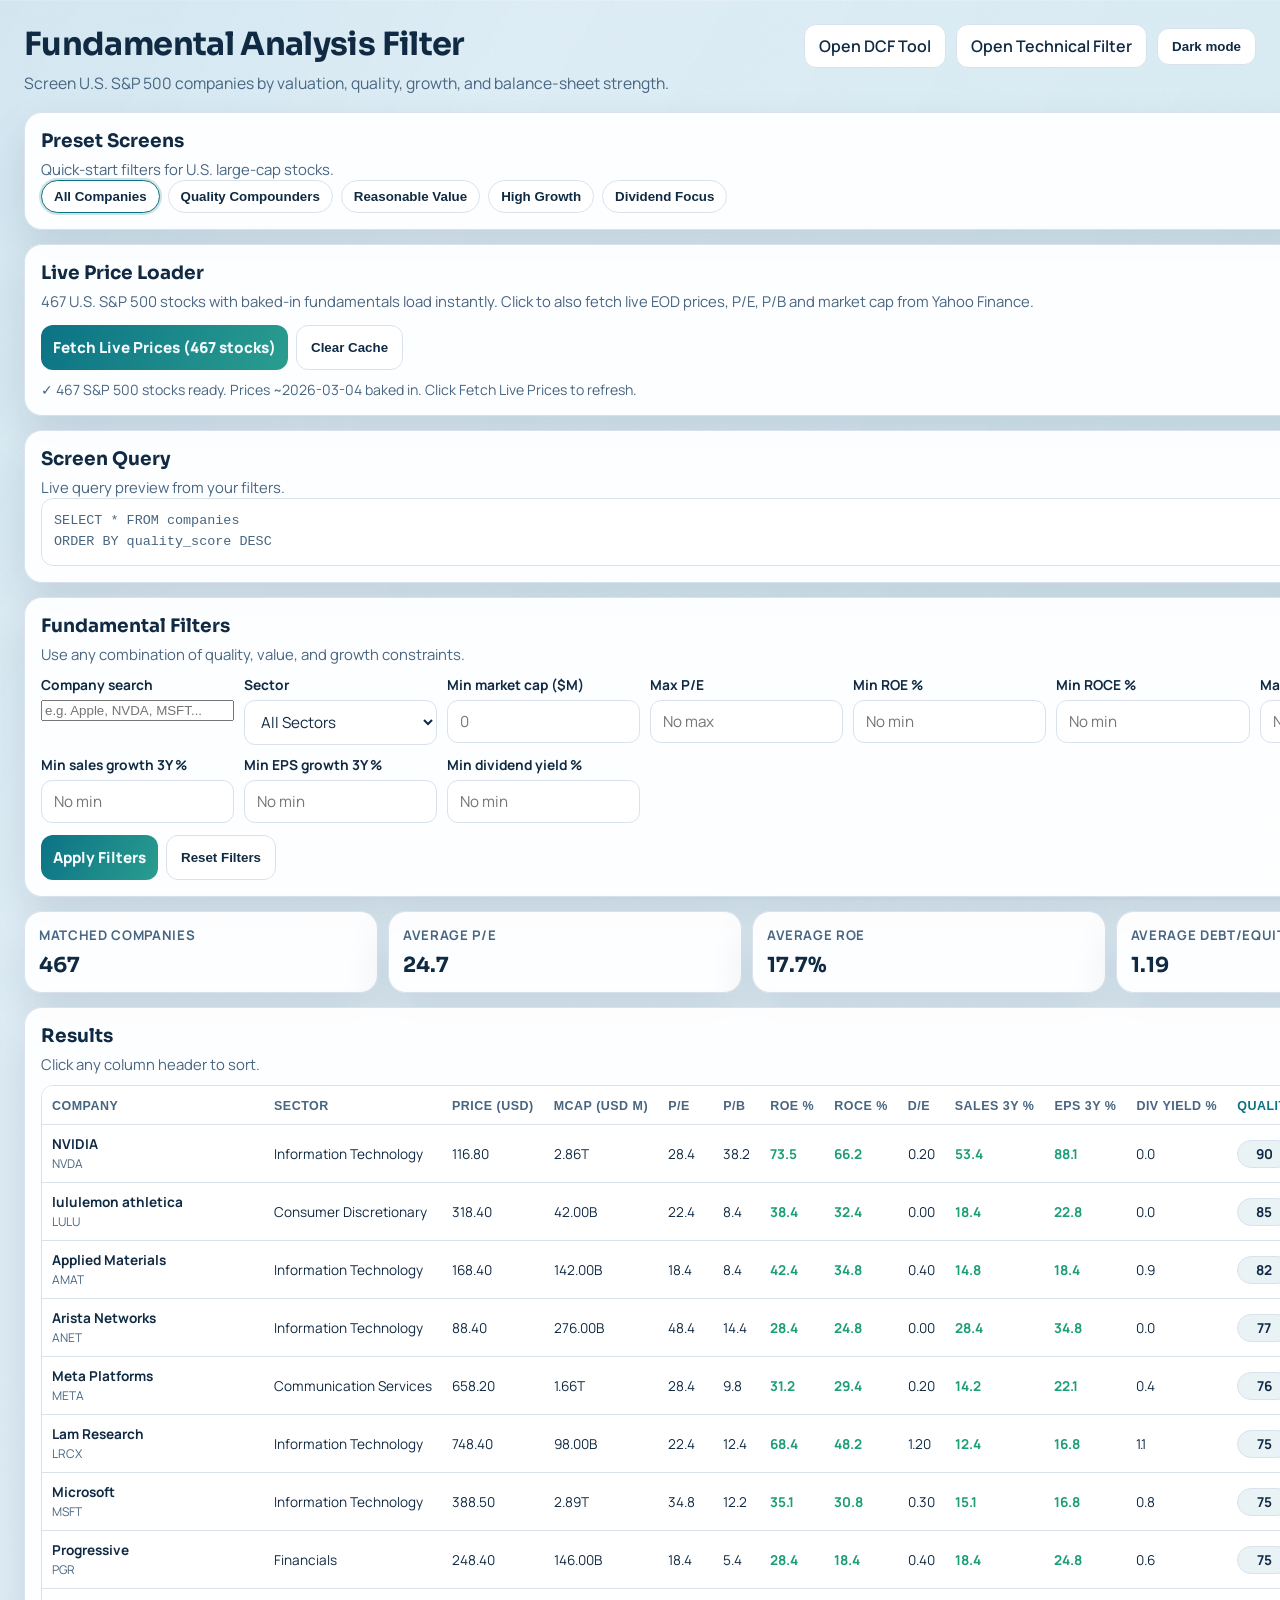
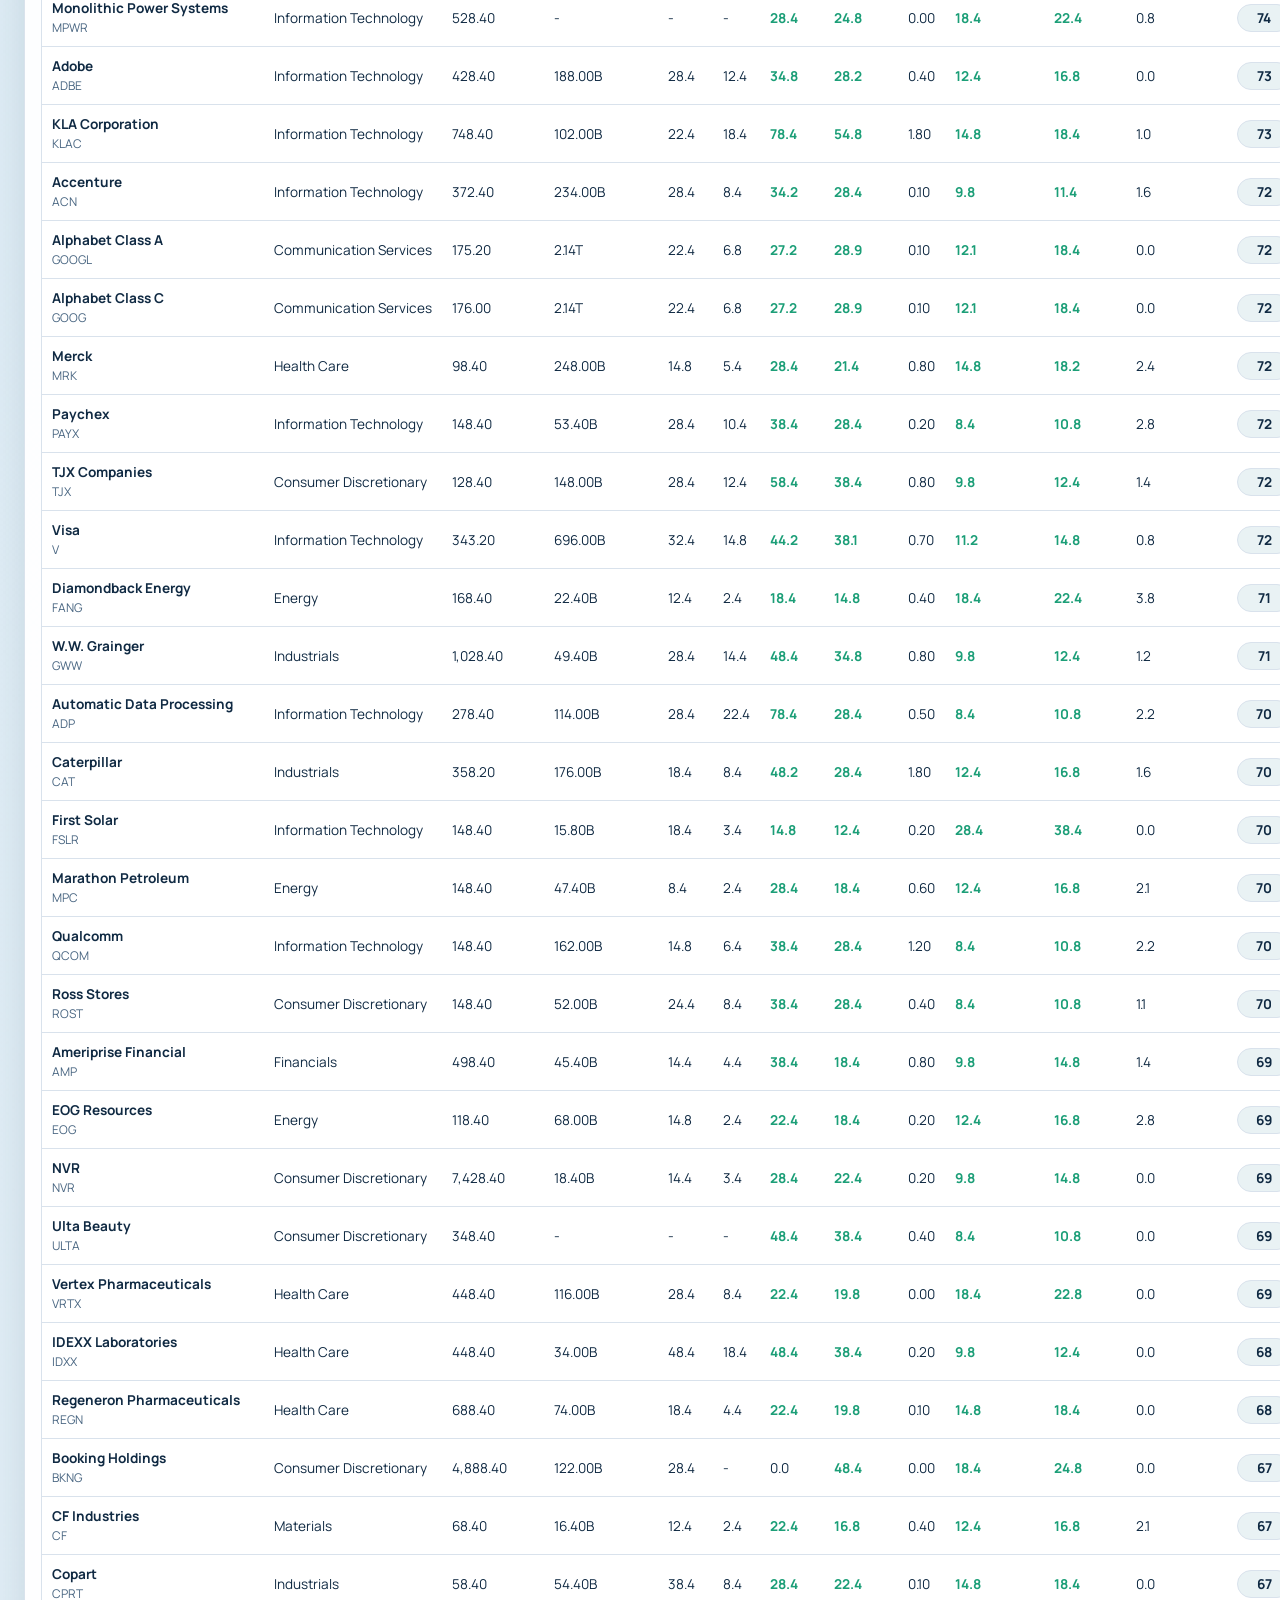
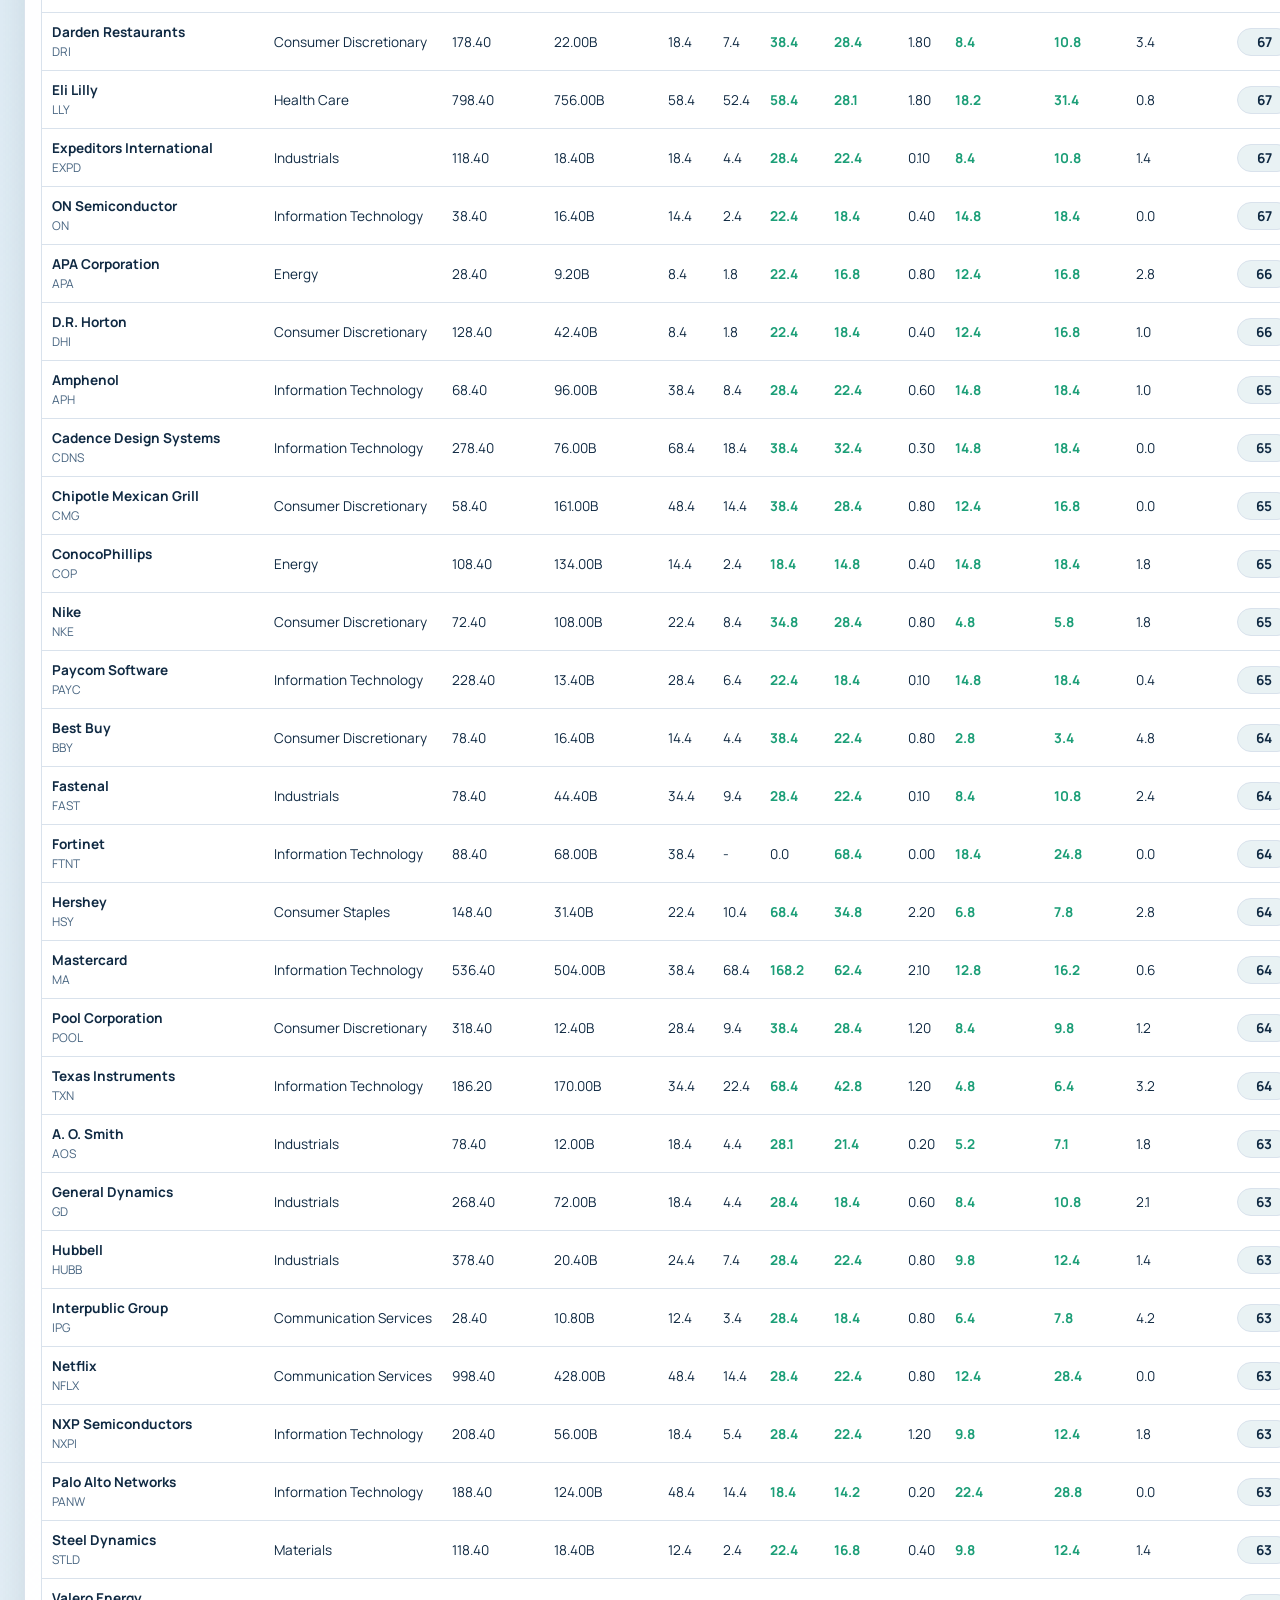
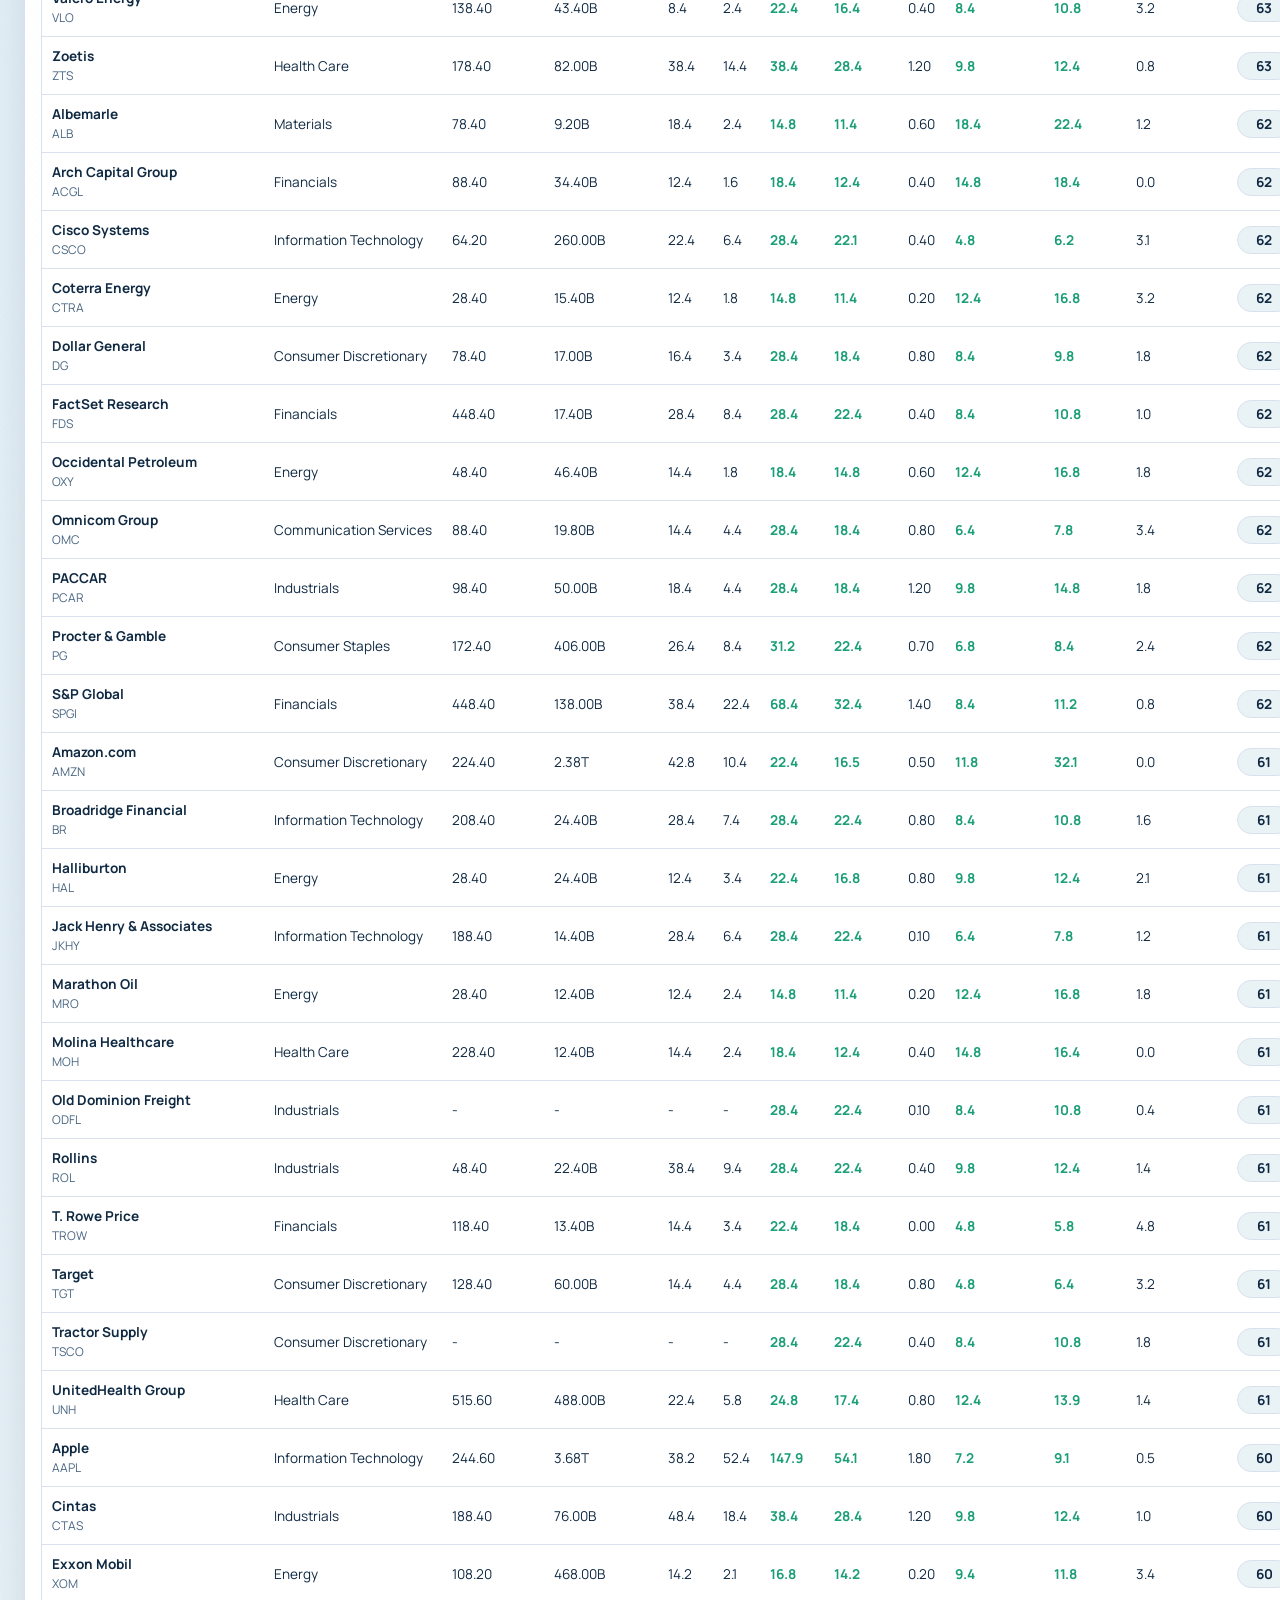
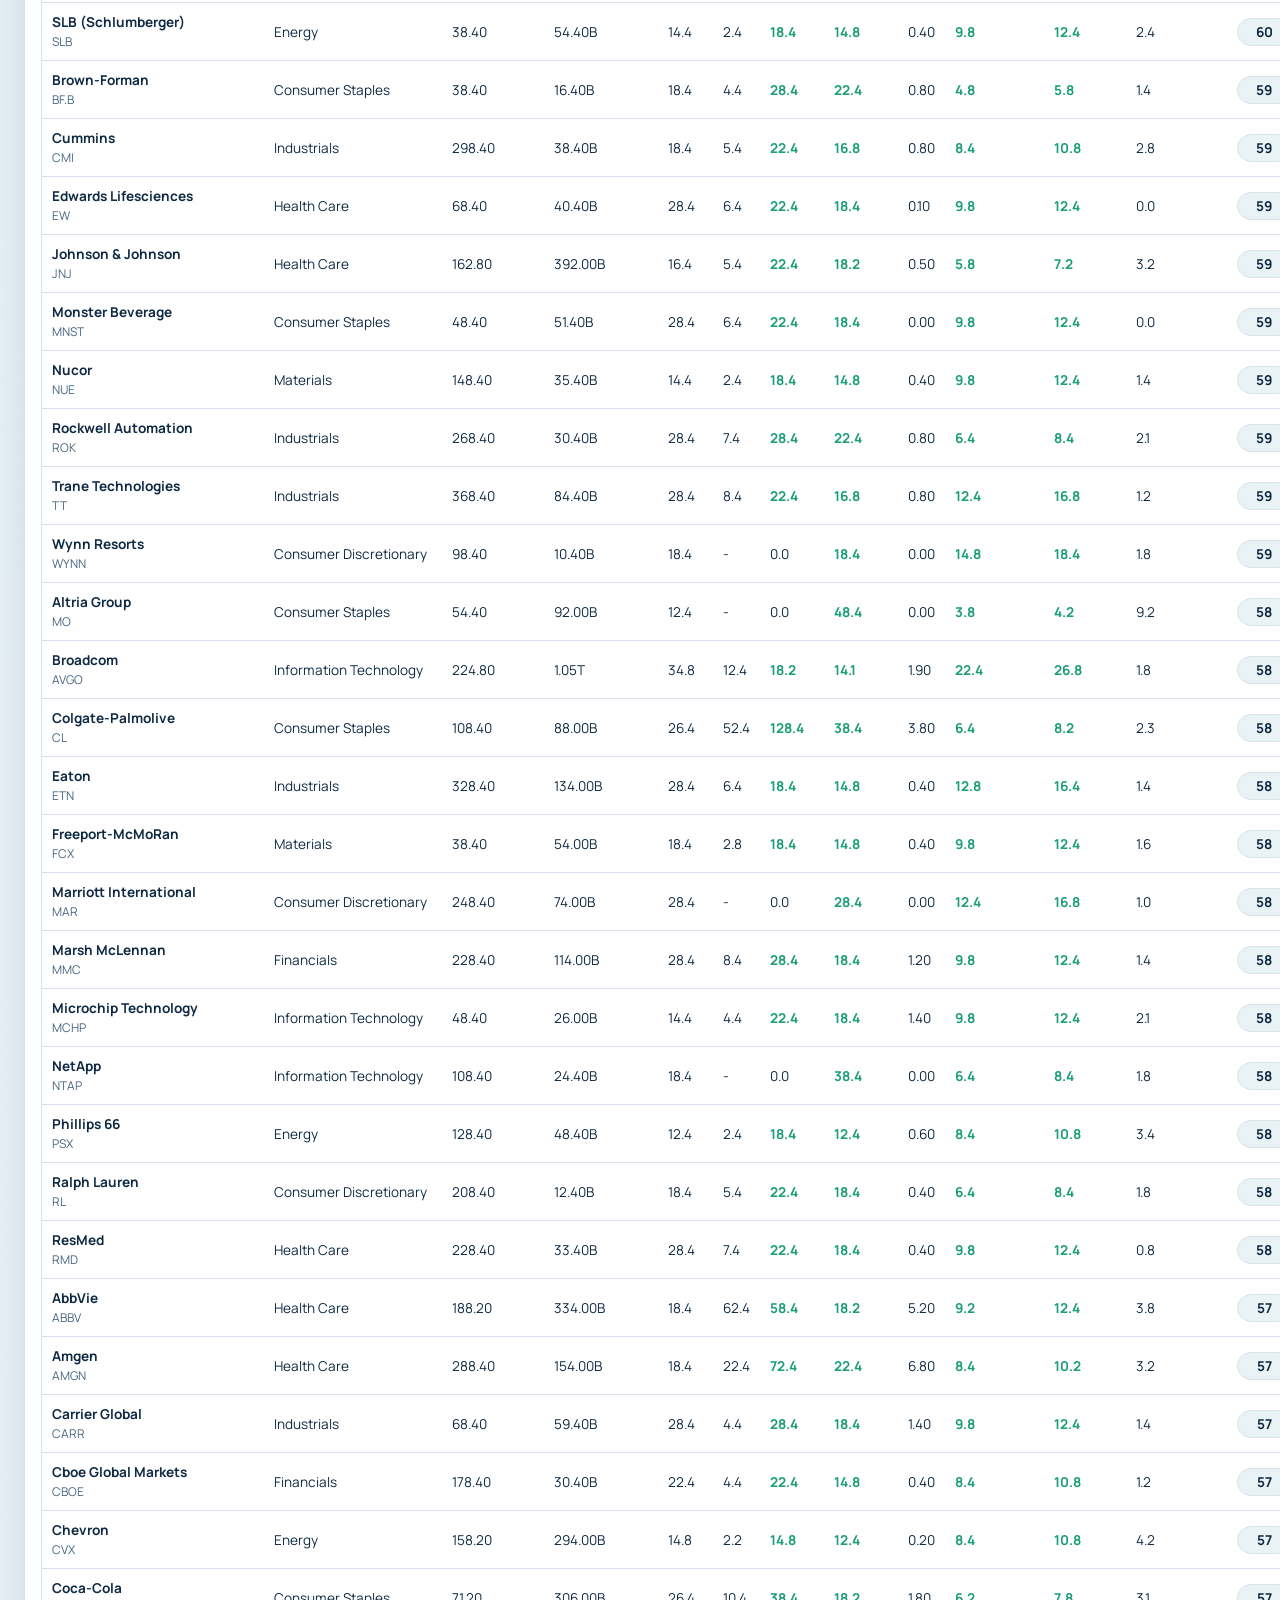
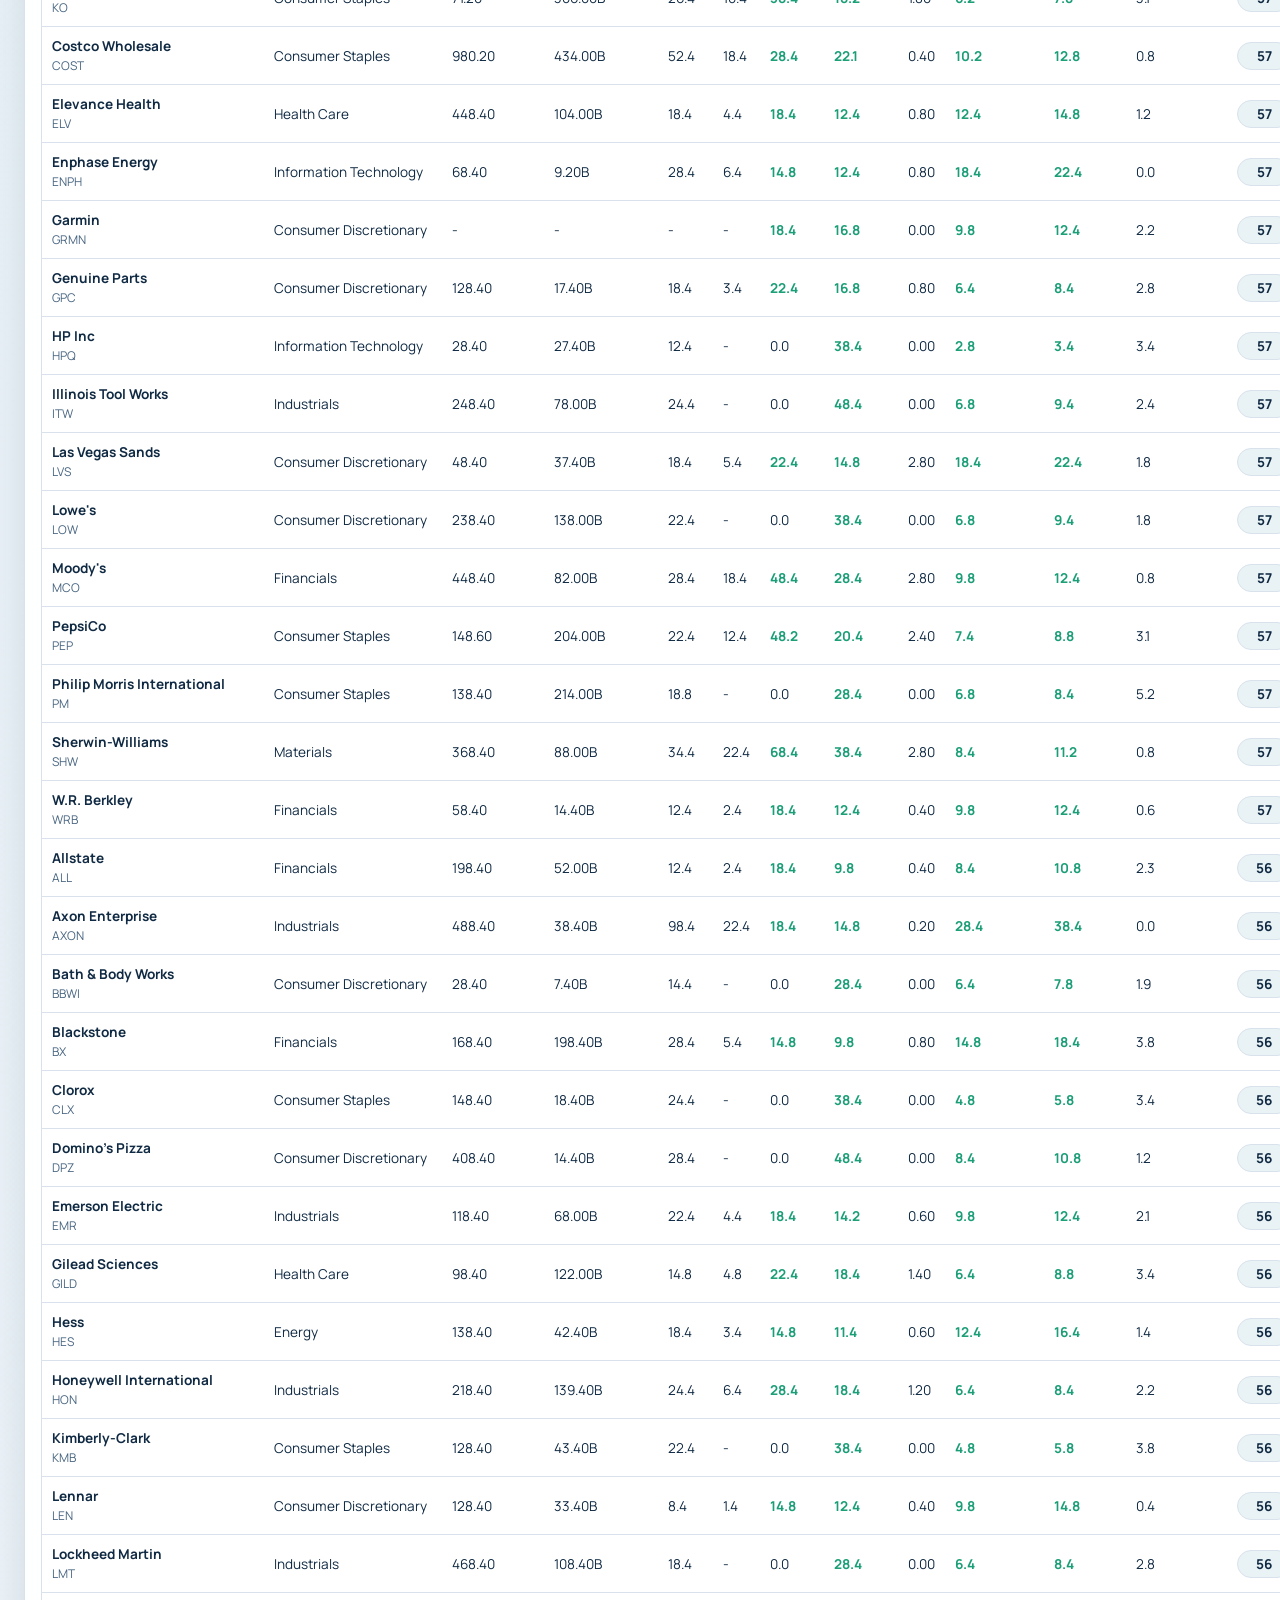
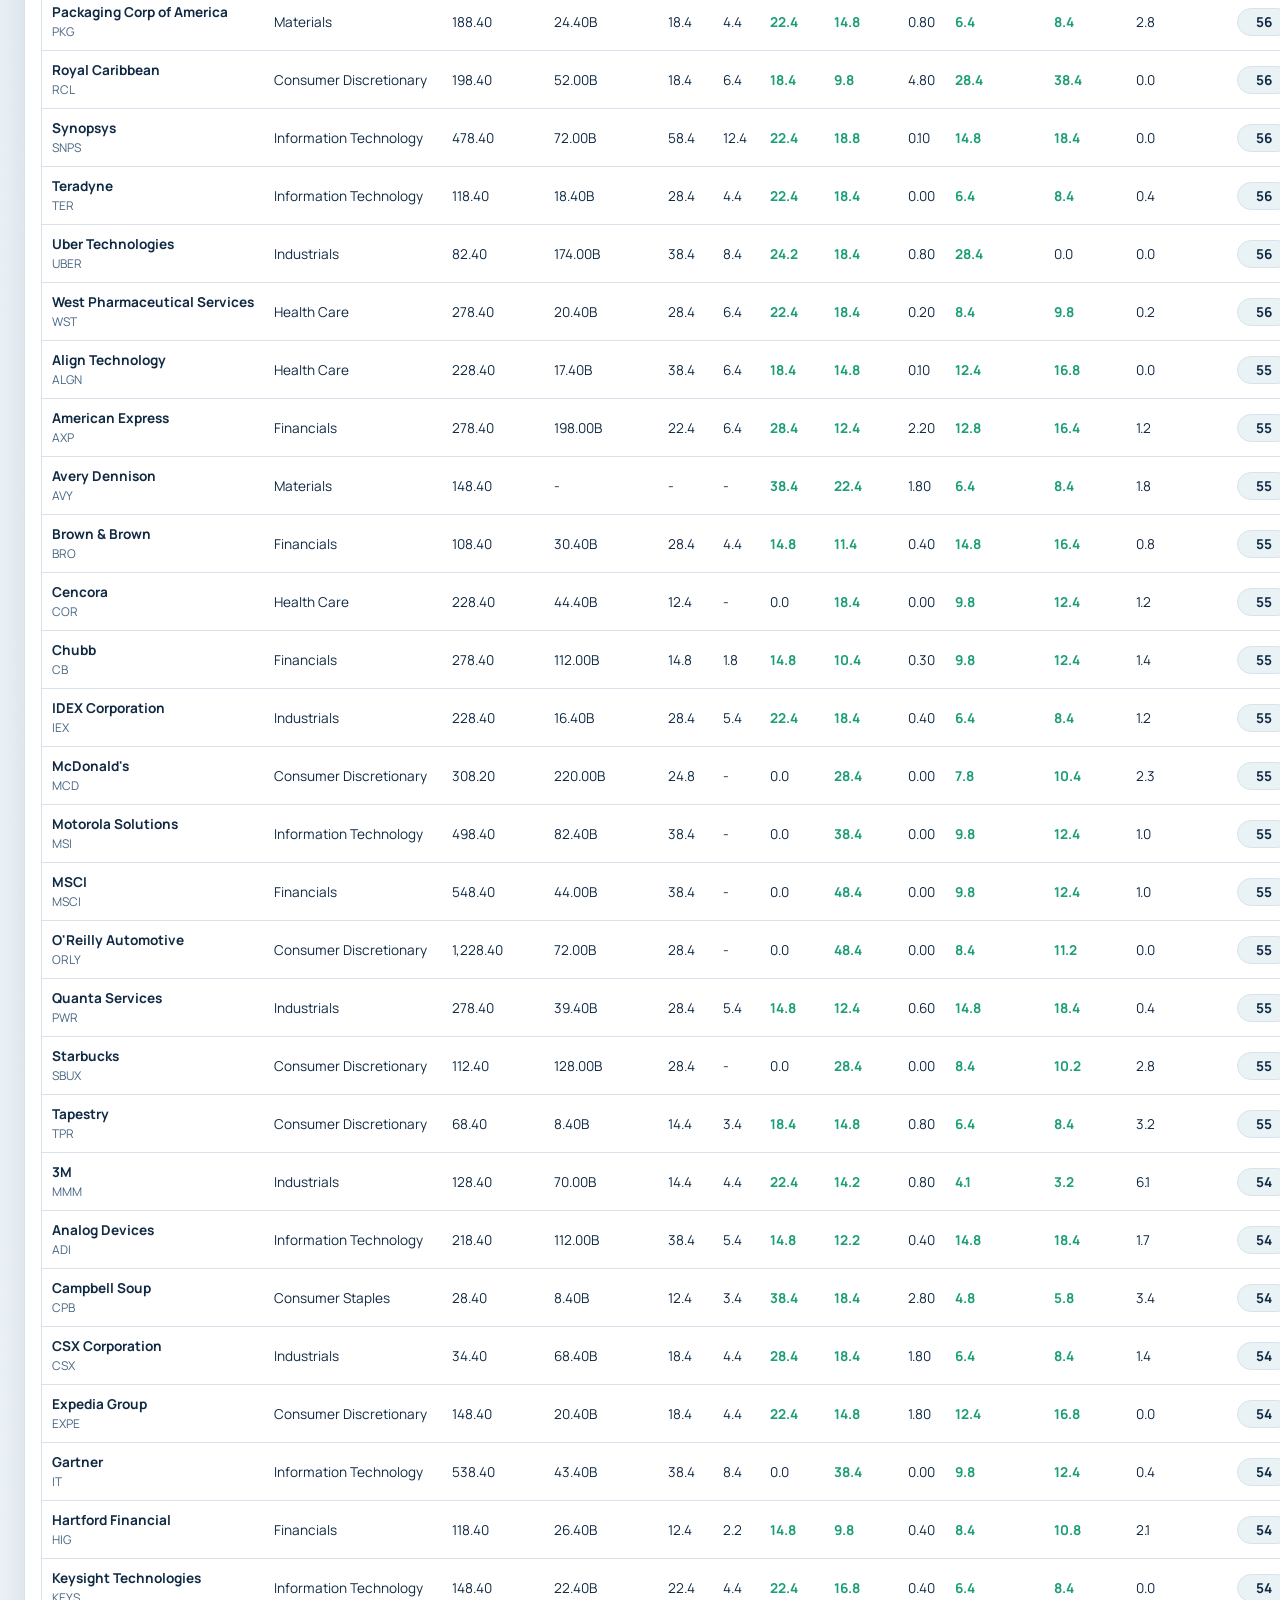
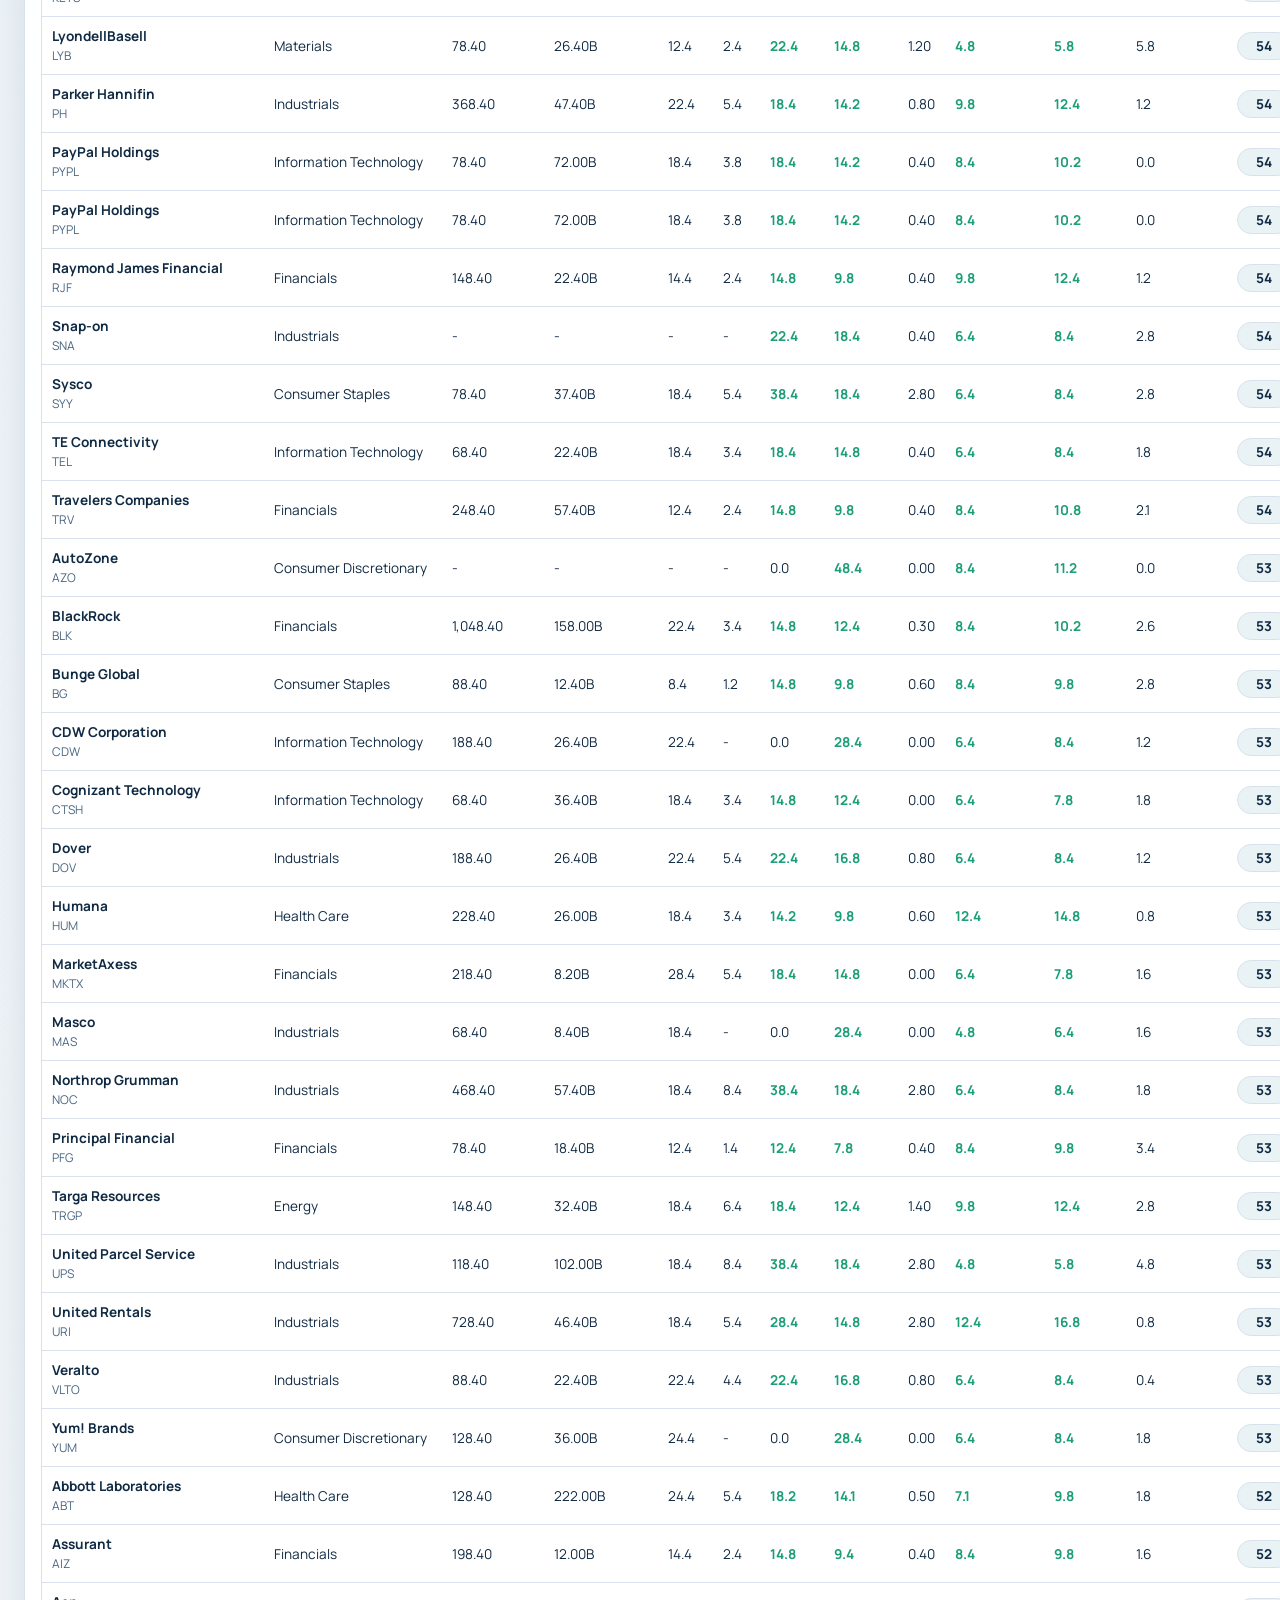
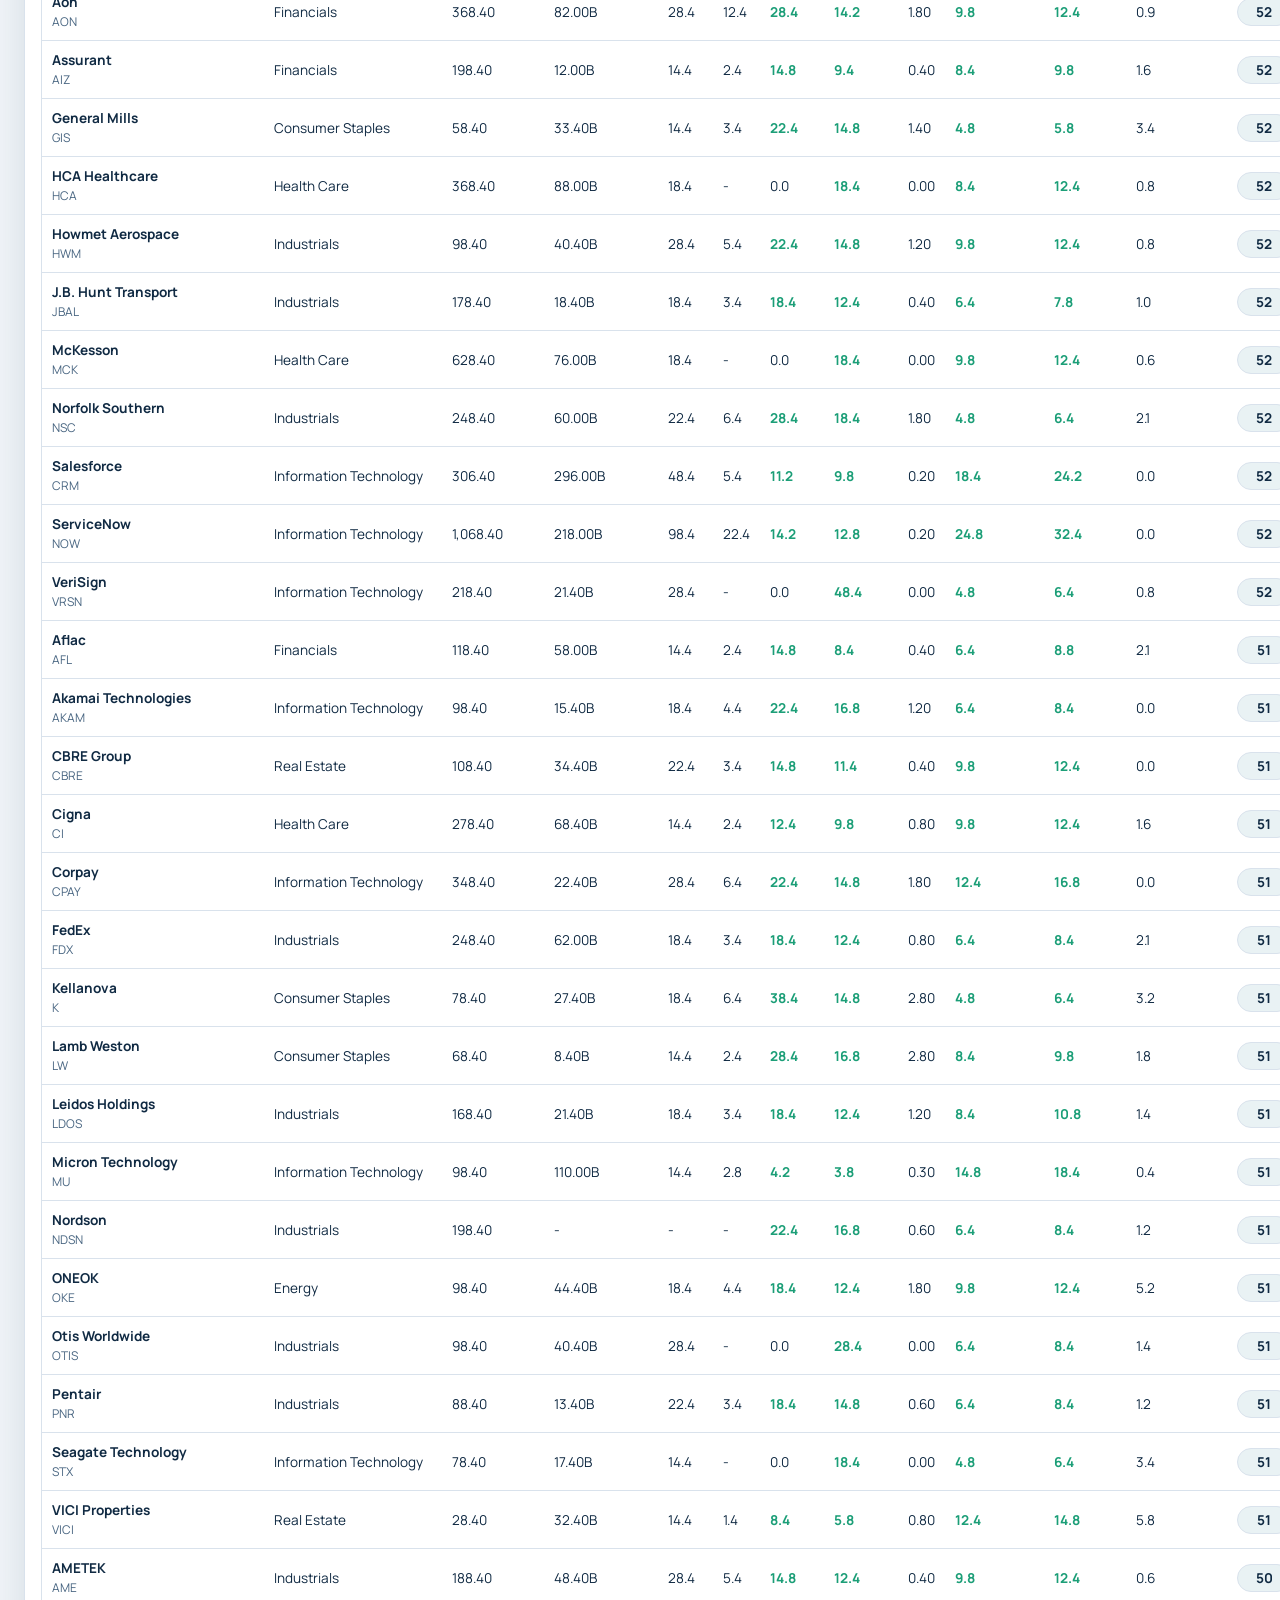
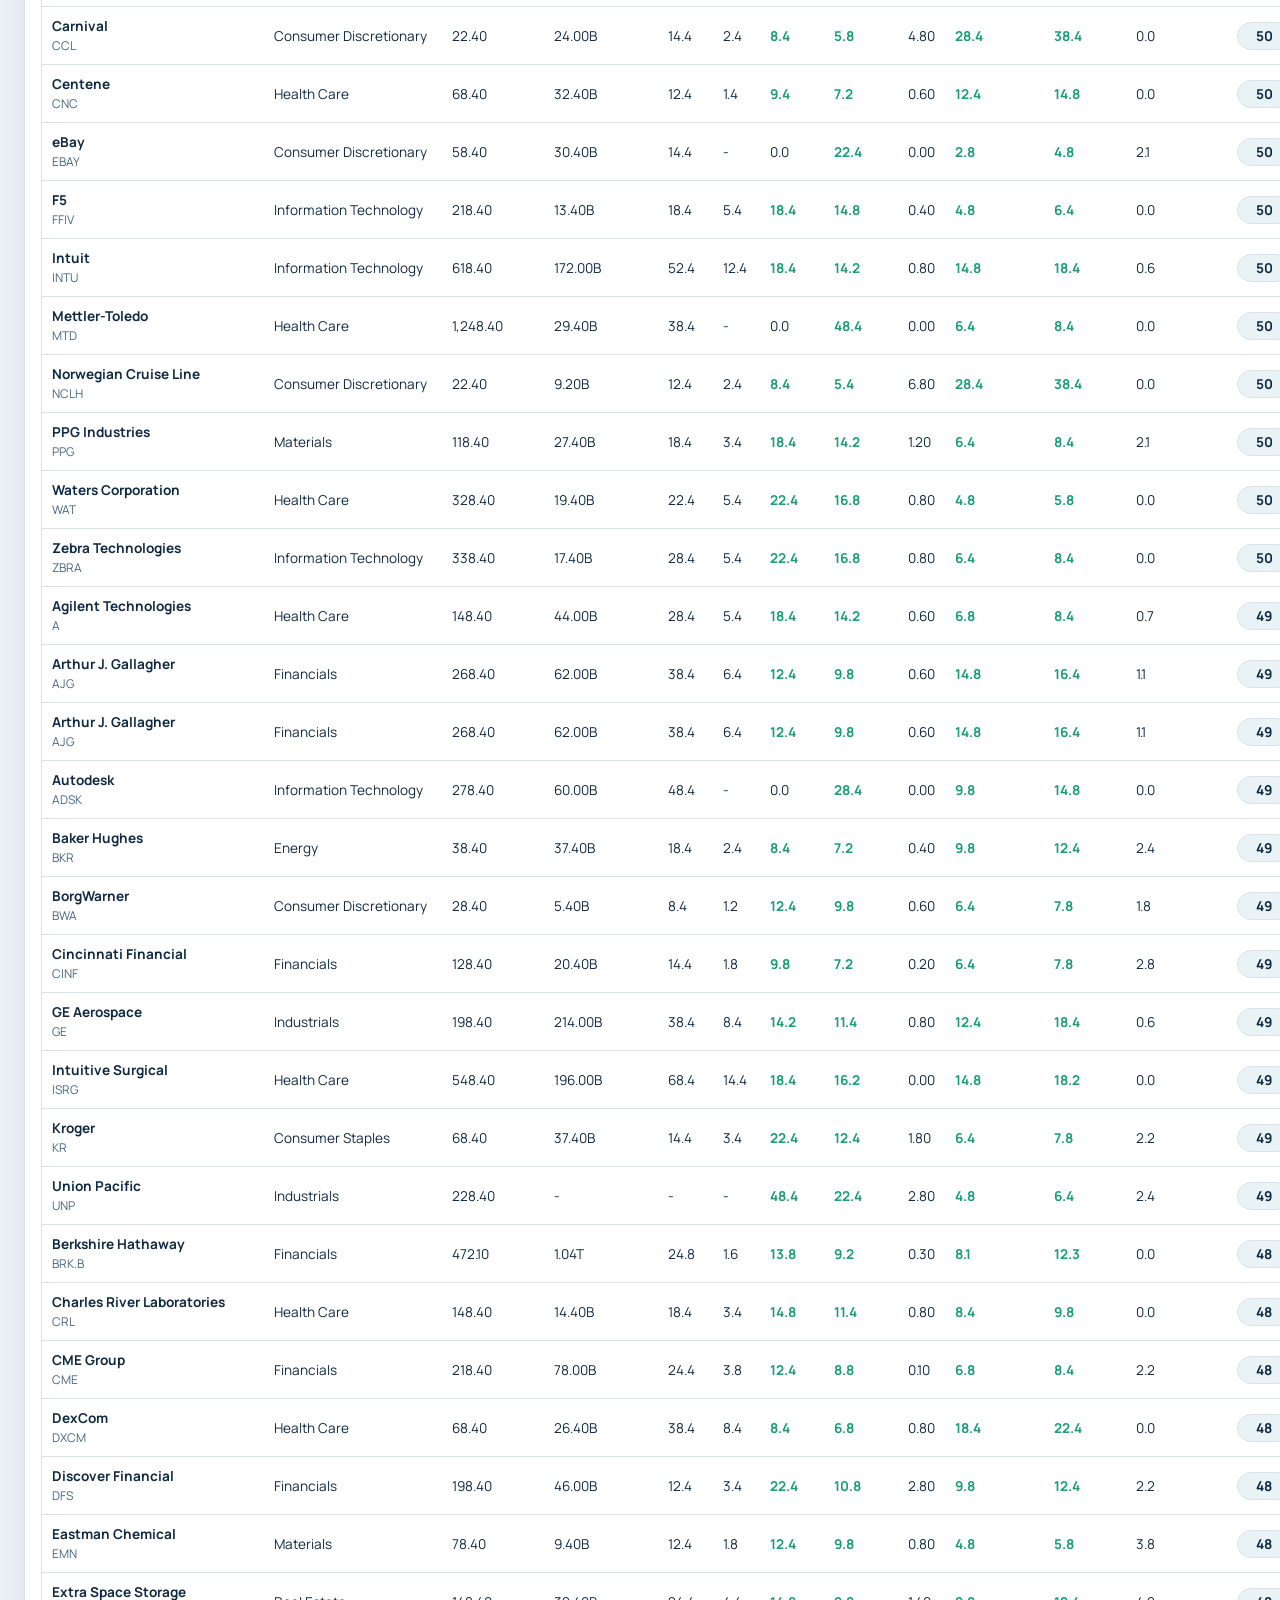
==== commit a1b0c599: "Add files via upload" ====
--- a/fundamental.html
+++ b/fundamental.html
@@ -19,9 +19,10 @@
       <header class="top-header">
         <div>
           <h1>Fundamental Analysis Filter</h1>
-          <p class="tagline">Screen S&P 500 companies by valuation, quality, growth, and balance-sheet strength.</p>
+          <p class="tagline">Screen U.S. S&amp;P 500 companies by valuation, quality, growth, and balance-sheet strength.</p>
         </div>
         <div class="header-actions">
+          <a class="theme-toggle" href="valuation.html">Open DCF Tool</a>
           <a class="theme-toggle" href="technical.html">Open Technical Filter</a>
           <button id="themeToggle" class="theme-toggle" type="button">Dark mode</button>
         </div>
@@ -31,7 +32,7 @@
         <section class="panel fund-panel">
           <div class="section-head">
             <h2>Preset Screens</h2>
-            <p>Quick-start filters inspired by Screener workflows.</p>
+            <p>Quick-start filters for U.S. large-cap stocks.</p>
           </div>
           <div id="presetButtons" class="preset-buttons"></div>
         </section>
@@ -39,7 +40,7 @@
         <section class="panel fund-panel">
           <div class="section-head">
             <h2>Live Price Loader</h2>
-            <p>467 S&amp;P 500 stocks with baked-in fundamentals load instantly. Click to also fetch today's live EOD prices, P/E, P/B and market cap from Yahoo Finance.</p>
+            <p>467 U.S. S&amp;P 500 stocks with baked-in fundamentals load instantly. Click to also fetch live EOD prices, P/E, P/B and market cap from Yahoo Finance.</p>
           </div>
           <div class="fund-actions">
             <button id="loadUsStocksBtn" class="run-button" type="button">Fetch Live Prices (467 stocks)</button>
@@ -139,8 +140,8 @@
                 <tr>
                   <th><button class="sort-btn" data-sort="name" type="button">Company</button></th>
                   <th><button class="sort-btn" data-sort="sector" type="button">Sector</button></th>
-                  <th><button class="sort-btn" data-sort="price" type="button">Price ($)</button></th>
-                  <th><button class="sort-btn" data-sort="marketCapCr" type="button">MCap ($M)</button></th>
+                  <th><button class="sort-btn" data-sort="price" type="button">Price (USD)</button></th>
+                  <th><button class="sort-btn" data-sort="marketCapCr" type="button">MCap (USD M)</button></th>
                   <th><button class="sort-btn" data-sort="pe" type="button">P/E</button></th>
                   <th><button class="sort-btn" data-sort="pb" type="button">P/B</button></th>
                   <th><button class="sort-btn" data-sort="roe" type="button">ROE %</button></th>
--- a/styles.css
+++ b/styles.css
@@ -77,6 +77,7 @@
 .header-actions {
   display: flex;
   align-items: center;
+  flex-wrap: wrap;
   gap: 10px;
 }
 
